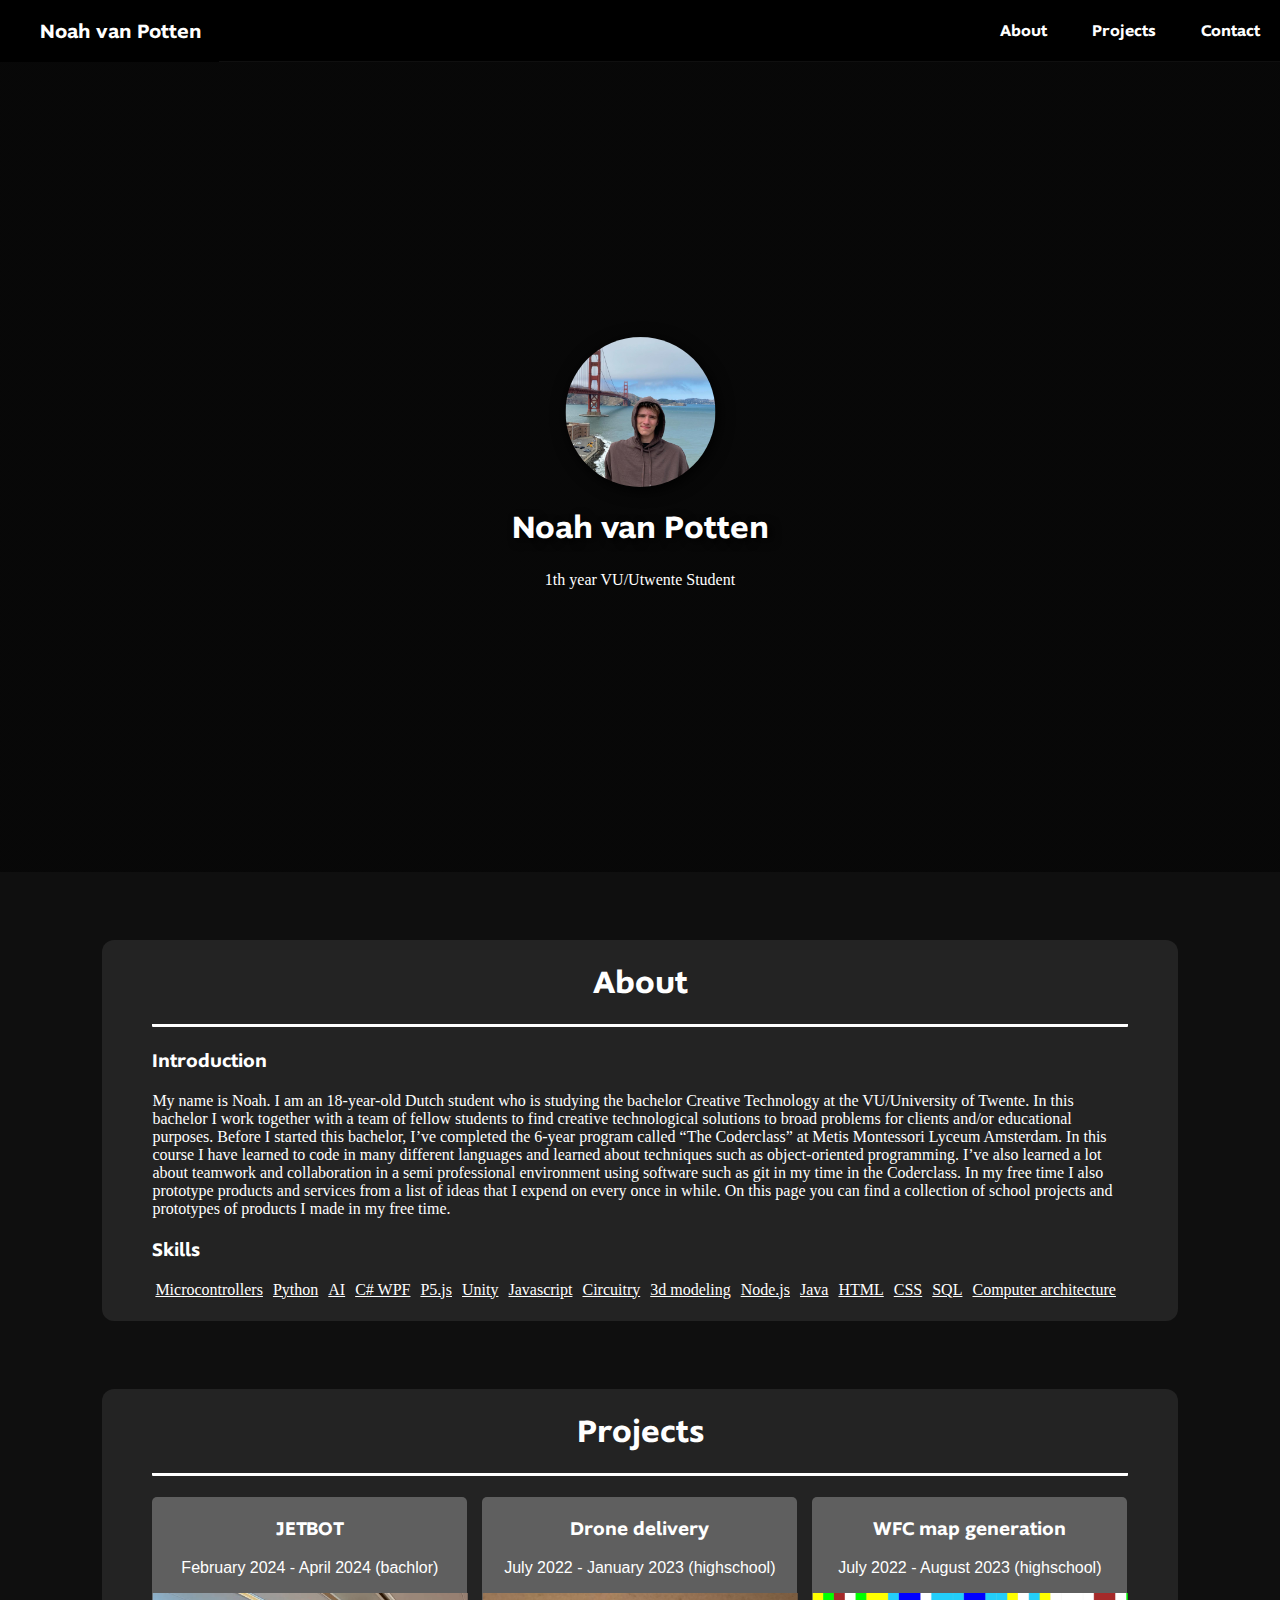
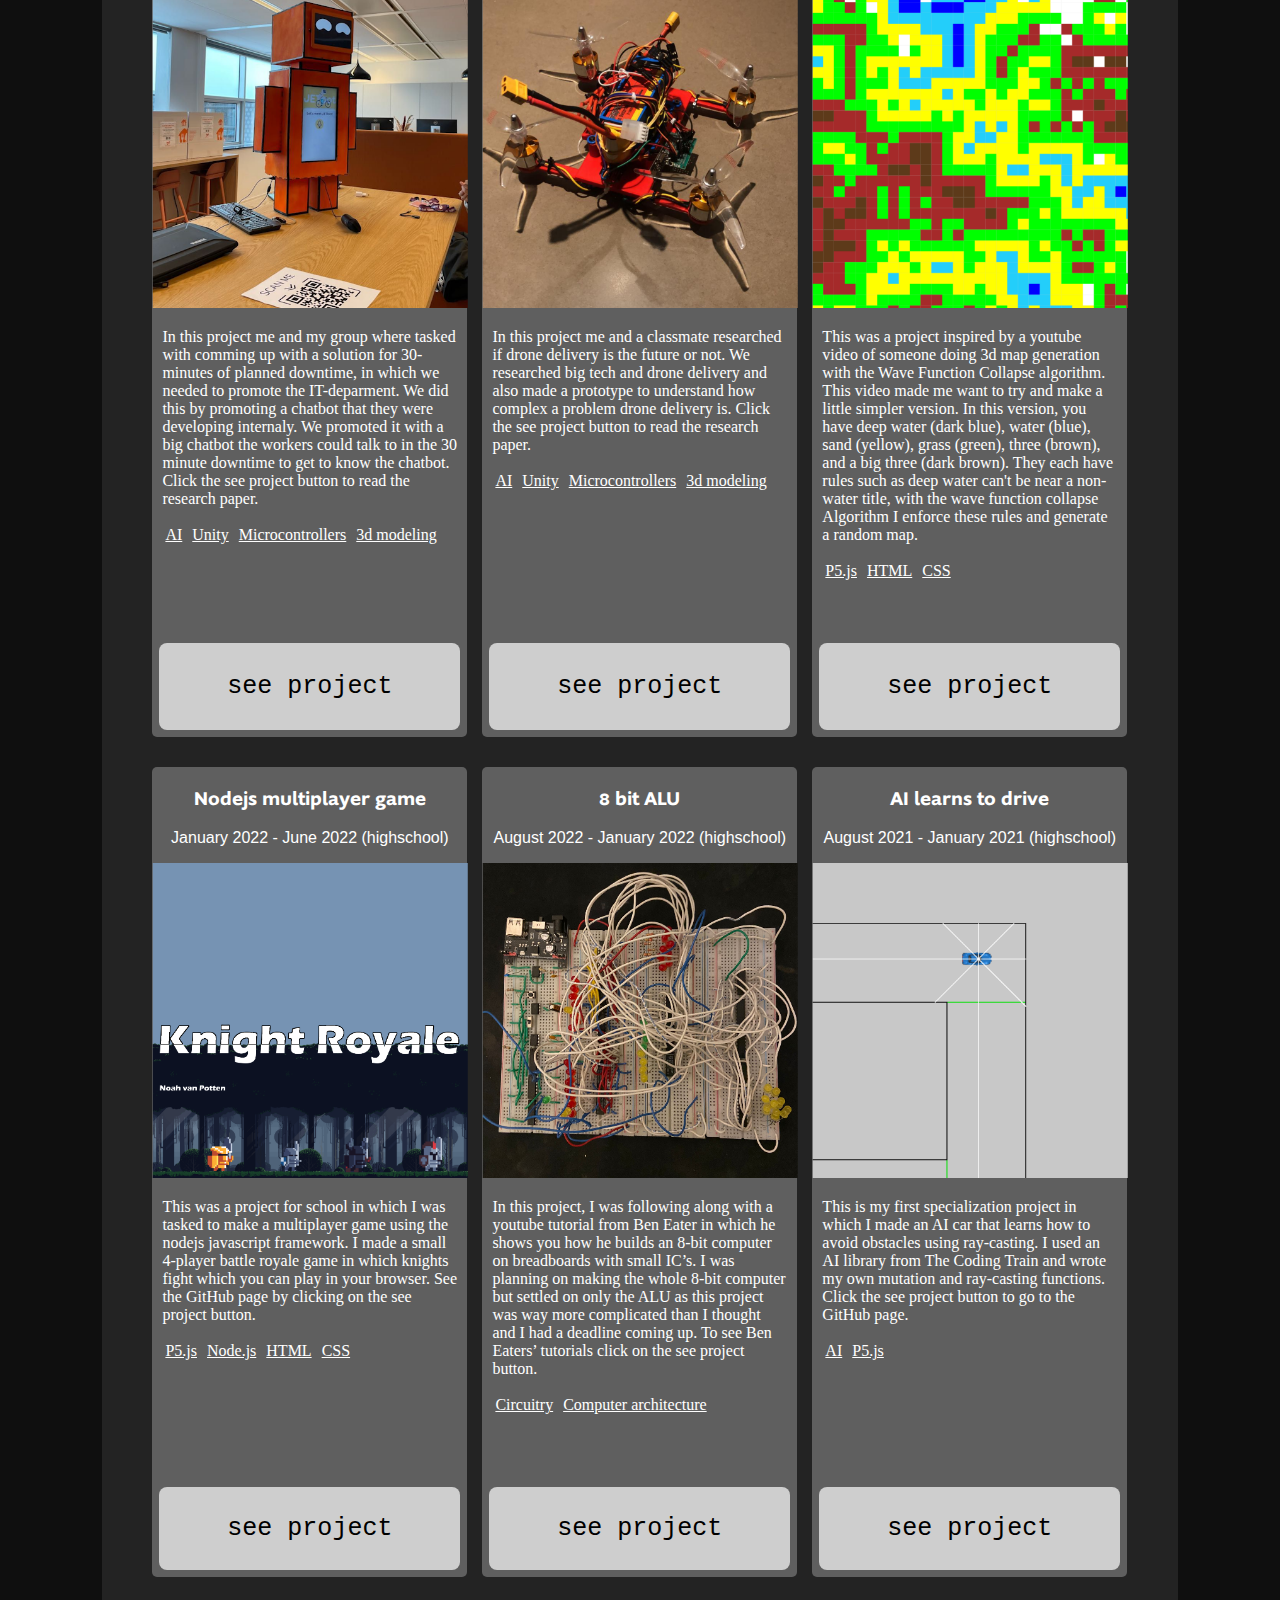
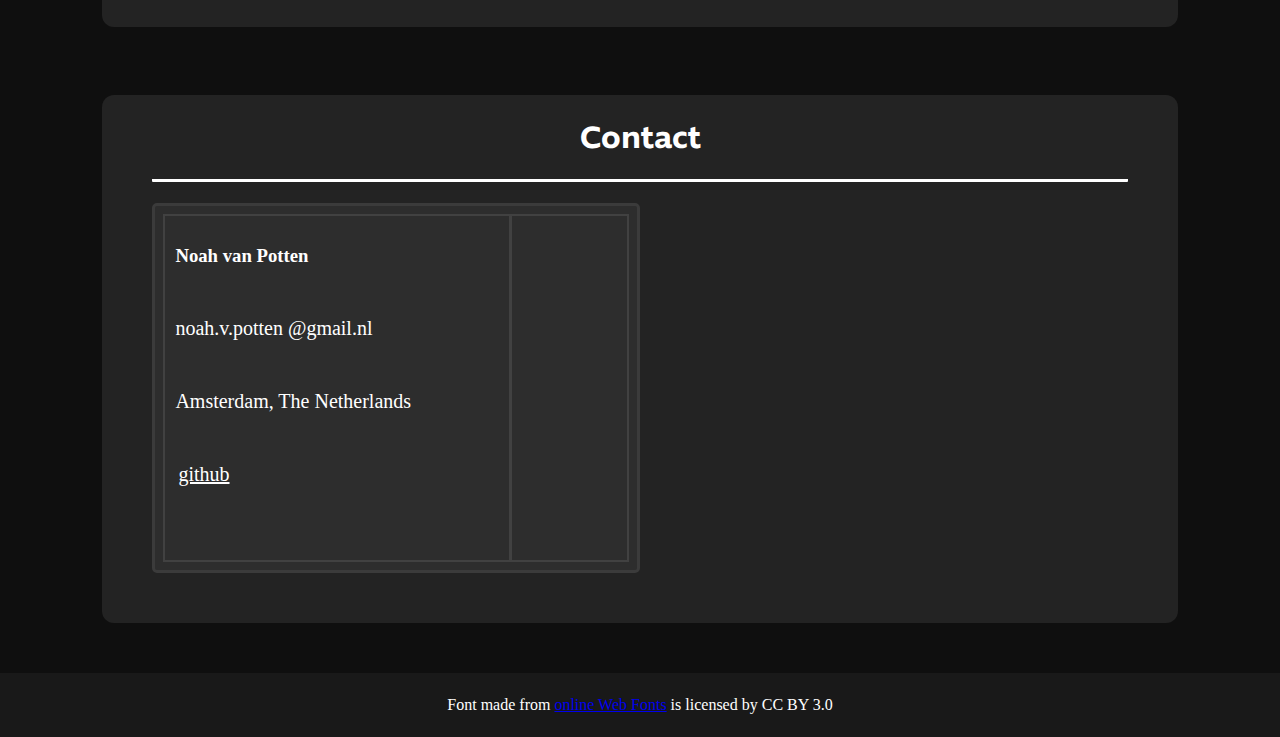
==== index.html @ 33823644 "added new project" ====
<!doctype html>
<html>
    <head>
        <title>Portfolio Noah van Potten</title>
        <link rel="stylesheet" href="index.css">
        <link rel="icon" type="image/x-icon" href="lib/IMG/favicon.ico">
    </head>
    <body>
        <section id="menu-bar">
            <div id="menu-bar-title">
                <div id="menu-bar-title-text">
                    Noah van Potten
                </div>
            </div>
            <ul id="menu-bar-list">
                <li class="menu-bar-list-item">
                    <a href="#contact" class="menu-bar-list-item-text">Contact</a>
                </li>
                <li class="menu-bar-list-item">
                    <a href="#projects" class="menu-bar-list-item-text">Projects</a>
                </li>
                <li class="menu-bar-list-item">
                    <a href="#about" class="menu-bar-list-item-text">About</a>
                </li>
            </ul>
        </section>     
        <section id="banner">
            <div id="banner-text">
                <img src="lib/IMG/profile-picture.jfif" alt="icon" id="banner-icon">
                <h1 id="banner-text-main">Noah van Potten</h1>
                <p id="banner-text-sub">1th year VU/Utwente Student<p>
            </div>
        </section>
        <section class="object" id="about">
            <h1 class="object-header">About</h1>
            <div class="object-text">
                <h3 class="about-subheader">Introduction</h3>
                <p class="about-text">
                    My name is Noah. I am an 18-year-old Dutch student who is studying the bachelor Creative Technology at the VU/University of Twente. In this bachelor I work together with a team of fellow students to find creative technological solutions to broad problems for clients and/or educational purposes. Before I started this bachelor, I’ve completed the 6-year program called “The Coderclass” at Metis Montessori Lyceum Amsterdam. In this course I have learned to code in many different languages and learned about techniques such as object-oriented programming. I’ve also learned a lot about teamwork and collaboration in a semi professional environment using software such as git in my time in the Coderclass. In my free time I also prototype products and services from a list of ideas that I expend on every once in while. On this page you can find a collection of school projects and prototypes of products I made in my free time.
                </p>
                <h3 class="about-subheader">Skills</h3>
                <p class="about-text" id="about-text-skills">
                    <a class="link" href="https://nl.wikipedia.org/wiki/Microcontroller">Microcontrollers</a>
                    <a class="link" href="https://www.python.org/">Python</a>
                    <a class="link" href="https://en.wikipedia.org/wiki/Artificial_intelligence">AI</a>
                    <a class="link" href="https://learn-microsoft-com.translate.goog/en-us/dotnet/desktop/wpf/overview/?view=netdesktop-8.0&_x_tr_sl=en&_x_tr_tl=nl&_x_tr_hl=nl&_x_tr_pto=sc">C# WPF</a>
                    <a class="link" href="https://p5js.org/">P5.js</a>
                    <a class="link" href="https://unity.com/">Unity</a>
                    <a class="link" href="https://www.javascript.com/">Javascript</a>
                    <a class="link" href="https://en.wikipedia.org/wiki/Electronic_circuit">Circuitry</a>
                    <a class="link" href="https://en.wikipedia.org/wiki/3D_modeling">3d modeling</a>
                    <a class="link" href="https://nodejs.org/en">Node.js</a>
                    <a class="link" href="https://www.java.com/en/">Java</a>
                    <a class="link" href="https://en.wikipedia.org/wiki/HTML">HTML</a>
                    <a class="link" href="https://en.wikipedia.org/wiki/CSS">CSS</a>
                    <a class="link" href="https://en.wikipedia.org/wiki/SQL">SQL</a>
                    <a class="link" href="https://en.wikipedia.org/wiki/Computer_architecture">Computer architecture</a>
                </p>
            </div>
        </section>
        <section class="object" id="projects">
            <h1 class="object-header">Projects</h1>
            <div id="projects-container">
                <div class="project-item">
                    <div>
                        <h3 class="project-item-title">JETBOT</h3>
                        <p class="project-item-subtitle">February 2024 - April 2024 (bachlor)</p>
                        <img class="project-item-img" src="lib\IMG\Project6img.png" alt="project1-img">
                        <p class="project-item-text">
                            In this project me and my group where tasked with comming up with a solution for 30-minutes of planned downtime, in which we needed to promote the IT-deparment. We did this by promoting a chatbot that they were developing internaly. We promoted it with a big chatbot the workers could talk to in the 30 minute downtime to get to know the chatbot. Click the see project button to read the research paper.    
                            <br><br>
                            <a class="link" href="https://en.wikipedia.org/wiki/Artificial_intelligence">AI</a>
                            <a class="link" href="https://unity.com/">Unity</a>
                            <a class="link" href="https://nl.wikipedia.org/wiki/Microcontroller">Microcontrollers</a>
                            <a class="link" href="https://en.wikipedia.org/wiki/3D_modeling">3d modeling</a>
                        </p>
                    </div>
                    <button class="project-item-button" type="submit" onclick="window.open('')">see project</button>
                </div>
                <div class="project-item">
                    <div>
                        <h3 class="project-item-title">Drone delivery</h3>
                        <p class="project-item-subtitle">July 2022 - January 2023 (highschool)</p>
                        <img class="project-item-img" src="lib\IMG\Project1img.png" alt="project1-img">
                        <p class="project-item-text">
                            In this project me and a classmate researched if drone delivery is the future or not. We researched big tech and drone delivery and also made a prototype to understand how complex a problem drone delivery is. Click the see project button to read the research paper.    
                            <br><br>
                            <a class="link" href="https://en.wikipedia.org/wiki/Artificial_intelligence">AI</a>
                            <a class="link" href="https://unity.com/">Unity</a>
                            <a class="link" href="https://nl.wikipedia.org/wiki/Microcontroller">Microcontrollers</a>
                            <a class="link" href="https://en.wikipedia.org/wiki/3D_modeling">3d modeling</a>
                        </p>
                    </div>
                    <button class="project-item-button" type="submit" onclick="window.open('lib/docu/DroneDelivery.docx')">see project</button>
                </div>
                <div class="project-item">
                    <div>
                        <h3 class="project-item-title">WFC map generation</h3>
                        <p class="project-item-subtitle">July 2022 - August 2023 (highschool)</p>
                        <img class="project-item-img" src="lib\IMG\Project2img.png" alt="project2-img">
                        <p class="project-item-text">
                            This was a project inspired by a youtube video of someone doing 3d map generation with the Wave Function Collapse algorithm. This video made me want to try and make a little simpler version. In this version, you have deep water (dark blue), water (blue), sand (yellow), grass (green), three (brown), and a big three (dark brown). They each have rules such as deep water can't be near a non-water title, with the wave function collapse Algorithm I enforce these rules and generate a random map.    
                            <br><br>
                            <a class="link" href="https://p5js.org/">P5.js</a>
                            <a class="link" href="https://en.wikipedia.org/wiki/HTML">HTML</a>
                            <a class="link" href="https://en.wikipedia.org/wiki/CSS">CSS</a>
                        </p>
                    </div>
                    <button class="project-item-button" onclick=window.location.href='https://noahvp.github.io/WaveFunctionCollapse-example_eigen-project/'>see project</button>    
                </div>
                <div class="project-item">
                    <div>
                        <h3 class="project-item-title">Nodejs multiplayer game</h3>
                        <p class="project-item-subtitle">January 2022 - June 2022 (highschool)</p>
                        <img class="project-item-img" src="lib\IMG\Project3img.png" alt="project3-img">
                        <p class="project-item-text">
                            This was a project for school in which I was tasked to make a multiplayer game using the nodejs javascript framework. I made a small 4-player battle royale game in which knights fight which you can play in your browser. See the GitHub page by clicking on the see project button.
                            <br><br>
                            <a class="link" href="https://p5js.org/">P5.js</a>
                            <a class="link" href="https://nodejs.org/en">Node.js</a>
                            <a class="link" href="https://en.wikipedia.org/wiki/HTML">HTML</a>
                            <a class="link" href="https://en.wikipedia.org/wiki/CSS">CSS</a>
                        </p>
                    </div>
                    <button class="project-item-button" onclick=window.location.href='https://github.com/NoahVP/NodeJs-game_specialisatie'>see project</button>    
                </div>
                <div class="project-item">
                    <div>
                        <h3 class="project-item-title">8 bit ALU</h3>
                        <p class="project-item-subtitle">August 2022 - January 2022 (highschool)</p>
                        <img class="project-item-img" src="lib\IMG\Project4img.png" alt="project4-img">
                        <p class="project-item-text">
                            In this project, I was following along with a youtube tutorial from Ben Eater in which he shows you how he builds an 8-bit computer on breadboards with small IC’s. I was planning on making the whole 8-bit computer but settled on only the ALU as this project was way more complicated than I thought and I had a deadline coming up. To see Ben Eaters’ tutorials click on the see project button.
                            <br><br>
                            <a class="link" href="https://en.wikipedia.org/wiki/Electronic_circuit">Circuitry</a>
                            <a class="link" href="https://en.wikipedia.org/wiki/Computer_architecture">Computer architecture</a>
                        </p>
                    </div>
                    <button class="project-item-button" onclick=window.location.href='https://eater.net/8bit/'>see project</button>    
                </div>
                <div class="project-item">
                    <div>
                        <h3 class="project-item-title">AI learns to drive</h3>
                        <p class="project-item-subtitle">August 2021 - January 2021 (highschool)</p>
                        <img class="project-item-img" src="lib\IMG\Project5img.png" alt="project5-img">
                        <p class="project-item-text">
                            This is my first specialization project in which I made an AI car that learns how to avoid obstacles using ray-casting. I used an AI library from The Coding Train and wrote my own mutation and ray-casting functions. Click the see project button to go to the GitHub page.
                            <br><br>
                            <a class="link" href="https://en.wikipedia.org/wiki/Artificial_intelligence">AI</a>
                            <a class="link" href="https://p5js.org/">P5.js</a>
                        </p>
                    </div>
                    <button class="project-item-button" onclick=window.location.href='https://github.com/NoahVP/AI-learns-to-drive-_specialisatie-module'>see project</button>    
                </div>
            </div>
        </section>
        <section class="object" id="contact">
            <h1 class="object-header">Contact</h1>
            <div id="contact-content">
                <div id="contact-wrapper">
                    <div id="contact-leftsection">
                        <div id="contact-leftsection-divider"></div>
                        <div id="contact-leftsection-content">
                            <h3>Noah van Potten</h3>
                            <p class="contact-small-text">noah.v.potten @gmail.nl</p>
                            <p class="contact-small-text">Amsterdam, The Netherlands</p>
                            <p class="contact-small-text"><a href="https://github.com/Noah-vp/" class="link">github</a></p>
                        </div>
                    </div>
                        <iframe src="https://www.google.com/maps/embed?pb=!1m14!1m8!1m3!1d9752.08583655721!2d4.8657199!3d52.3337568!3m2!1i1024!2i768!4f13.1!3m3!1m2!1s0x47c60a085c443af1%3A0x2df2d7a997eccd84!2sVrije%20Universiteit%20Amsterdam!5e0!3m2!1snl!2snl!4v1695112431025!5m2!1snl!2snl"  height="370" width="90%" style="border:0;" allowfullscreen="" loading="lazy" referrerpolicy="no-referrer-when-downgrade"></iframe>
                    </div>
                </div>
            </div>
        </section>
        <section id="footer">
            <p id="footertext">
                Font made from <a href="http://www.onlinewebfonts.com">online Web Fonts</a> is licensed by CC BY 3.0
            </p>
        </section>
    </body>
</html>
---- index.css ----
@font-face {
    font-family: "custom";
    src: url("lib/Supra W01 Demibold/@font-face/4b823f73c178517aabc738f7c0b2b6cd.eot");
    src: url("lib/Supra W01 Demibold/@font-face/4b823f73c178517aabc738f7c0b2b6cd.woff") format("woff"),
    url("lib/Supra W01 Demibold/@font-face/4b823f73c178517aabc738f7c0b2b6cd.ttf") format("truetype"),
    url("lib/Supra W01 Demibold/@font-face/4b823f73c178517aabc738f7c0b2b6cd.svg") format("svg");
}
body, html {
    height: 100%;
    scroll-behavior: smooth;
}
body{
    background-color: rgb(15, 15, 15);
    color: white;
    font-family: Calibri;
    margin: 0px;
}
.menu-bar-list-item{
    float: right;
}
.menu-bar-list-item-text:hover{
    color: rgb(255, 85, 0);
}
.menu-bar-list-item-text{
    color: white;
    text-decoration: none;
    display: block;
    padding: 20px;
    padding-left: 25px;
    font-family: custom;
}
#menu-bar-list{
    list-style-type: none;
    margin: 0;
    padding: 0;
    background-color: black;
    overflow: hidden;
}
#menu-bar-title{
    float: left;
    padding: 17px;
    padding-bottom: 45px;
    padding-left: 40px;
    font-size: 20px;
    height: 0px;
    font-family: custom;
    background-color: black;
}
#menu-bar{
    z-index: 1;
    position: fixed;
    width: 100%;
    top: 0px;
}

#banner{
    top: 62px;
    background-image: linear-gradient(rgba(0, 0, 0, 0.5), rgba(0, 0, 0, 0.5)), url("lib/IMG/banner-background.png");
    height: 90%;

    background-position: center;
    background-repeat: no-repeat;
    background-size: cover;
    position: relative;
  
}
#banner-text {
    text-align: center;
    position: absolute;
    top: 50%;
    left: 50%;
    transform: translate(-50%, -50%);
    color: white;
}
#banner-text-sub{
    font-family: Calibri;
}
#banner-text-main{
    font-family: custom;
    text-shadow: 4px 3px 10px black;
}
#banner-icon{
    width: 150px;
    border-radius: 50%;
    transform: translate(-0%, 5%);
    box-shadow: 2px 3px 16px black;
}
.object{
    scroll-margin-top: 60px;
    margin: 8%;
    margin-top: 68px;
    margin-bottom: 0px;
    background-color: rgb(35, 35, 35);
    border-radius: 12px;
}
.object-text{
    padding-left: 50px;
    padding-right: 50px;
}
.object-header{
    font-family: custom;
    text-align: center;
    position: relative;
    padding-top: 20px;
    padding-bottom: 20px;
    /* 50 + (margin left right / 2) */
    border-bottom: 3px solid white;
    border-radius: 1px;
    margin-left: 50px;
    margin-right: 50px;
    margin-top: 0px;
}
#projects-container{
    display: grid;
    grid-template-columns: 32.3% 32.3% 32.3%;
    grid-template-rows: 840px 810px;
    gap: 30px 15px;
    padding: 50px;
    padding-top: 0px;
}
.project-item{
    background-color: rgb(95, 95, 95);
    border-radius: 5px;
}
#about{
    margin-top: 130px;
}
.about-subheader{
    font-family: custom;
}
.contact-subheader{
    font-family: custom;
    text-align: center;
    position: relative;
    left: 52%;
    transform: translate(-55%, 0%);
}
.about-text{
    font-size: 21;
}
#about-text-skills{
    padding-bottom: 22px;
}
.project-item{
    display: grid;
    grid-template-rows: auto 12%;
}
.project-item-title{
    text-align: center;
    font-family: custom;
}
.project-item-subtitle{
    font-size: 21; 
    font-family:'Gill Sans', 'Gill Sans MT', Calibri, 'Trebuchet MS', sans-serif;
    text-align: center;
    position: relative;
    left: 55%;
    transform: translate(-55%, 0%); 
}
.project-item-img{
    position: relative;
    left: 55%;
    transform: translate(-55%, 0%); 
    max-width: 100%;
    max-height: 450px;
}
.project-item-text{
    margin-left: 10px;
    margin-right: 10px;
}
.project-item-button{
    font-family: monospace;
    background-color: rgb(206, 206, 206);
    color: black;
    border: none;
    font-size: 25px;
    border-radius: 8px;
    transition: .3s;
    margin: 7px;
}
.project-item-button:hover{
    background-color: rgb(180, 180, 180);
    box-shadow: 0 0 0 2px #2c2c2c0b;
    cursor: pointer;
}
.link{
    text-decoration: none;
    text-decoration: underline;
    padding: 3px;
    color: white;
}
#contact-wrapper{
    display: grid;
    grid-template-columns: 50% 50%;
    grid-template-rows: 370px;
    gap: 30px 15px;
    padding: 50px;
    padding-top: 0px;
}
#contact-leftsection{
    background-color: rgb(45, 45, 45);
    border: 3px solid rgb(59, 59, 59);
    border-radius: 5px;
    outline: 2px solid rgb(65, 65, 65);
    outline-offset: -13px;
}
#contact-leftsection-content{
    padding: 20px;
}
#contact-leftsection-divider{
    position: absolute;
    right: 60%;
    margin-top: 10px;
    border-right: 3px solid rgb(65, 65, 65);
    height: 345px;
}
.contact-small-text{
    font-size: 20px;
    margin-top: 50px;
    margin-right: 25%;
}
#footer{
    margin-top: 50px;
    padding: 7px;
    background-color: rgb(25, 25, 25);
    text-align: center;
}

@media only screen and (min-width: 1800px) {
    #projects-container{
        display: grid;
        grid-template-columns: 24.5% 24.5% 24.5% 24.5%;
        grid-template-rows: 850px 850px;
        gap: 2% 1%;
        padding: 50px;
        padding-top: 0px;
    }
}
@media only screen and (max-width: 1250px) {
    /* small size 2 grid container */
    #projects-container{
        display: grid;
        grid-template-columns: 50% 50%;
        grid-template-rows: 850px 810px 780px;
        gap: 30px 15px;
        padding: 50px;
        padding-top: 0px;
    }
}
@media only screen and (max-width: 700px) {
    /* mobile css */
    #projects-container{
        display: grid;
        grid-template-columns: 100%;
        grid-template-rows: 100%;
        gap: 30px 15px;
        padding: 50px;
        padding-top: 0px;
    }
    /* make the contact text fit again */
    body{
        background-color: blue;
    }
    .menu-bar-list{
        display: block;
    }
    #menu-bar-title{
        float: none;
    }
}
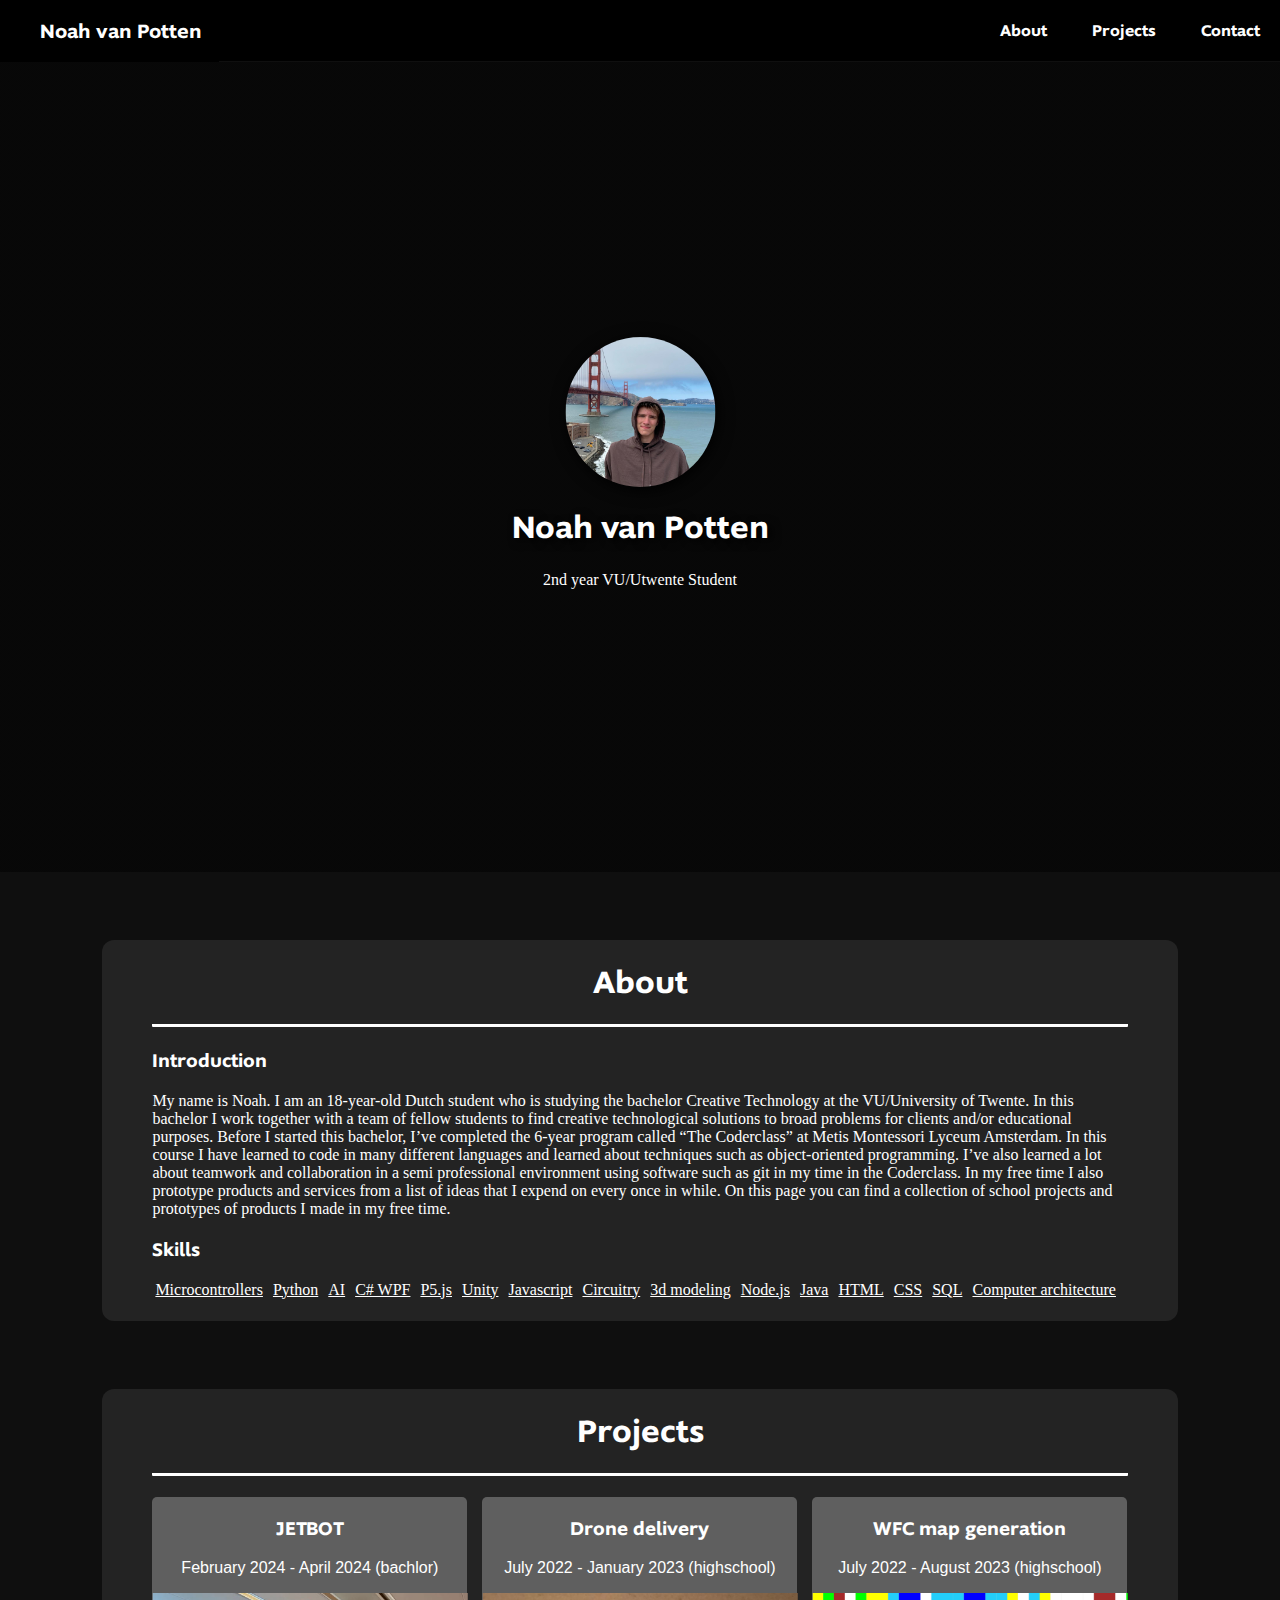
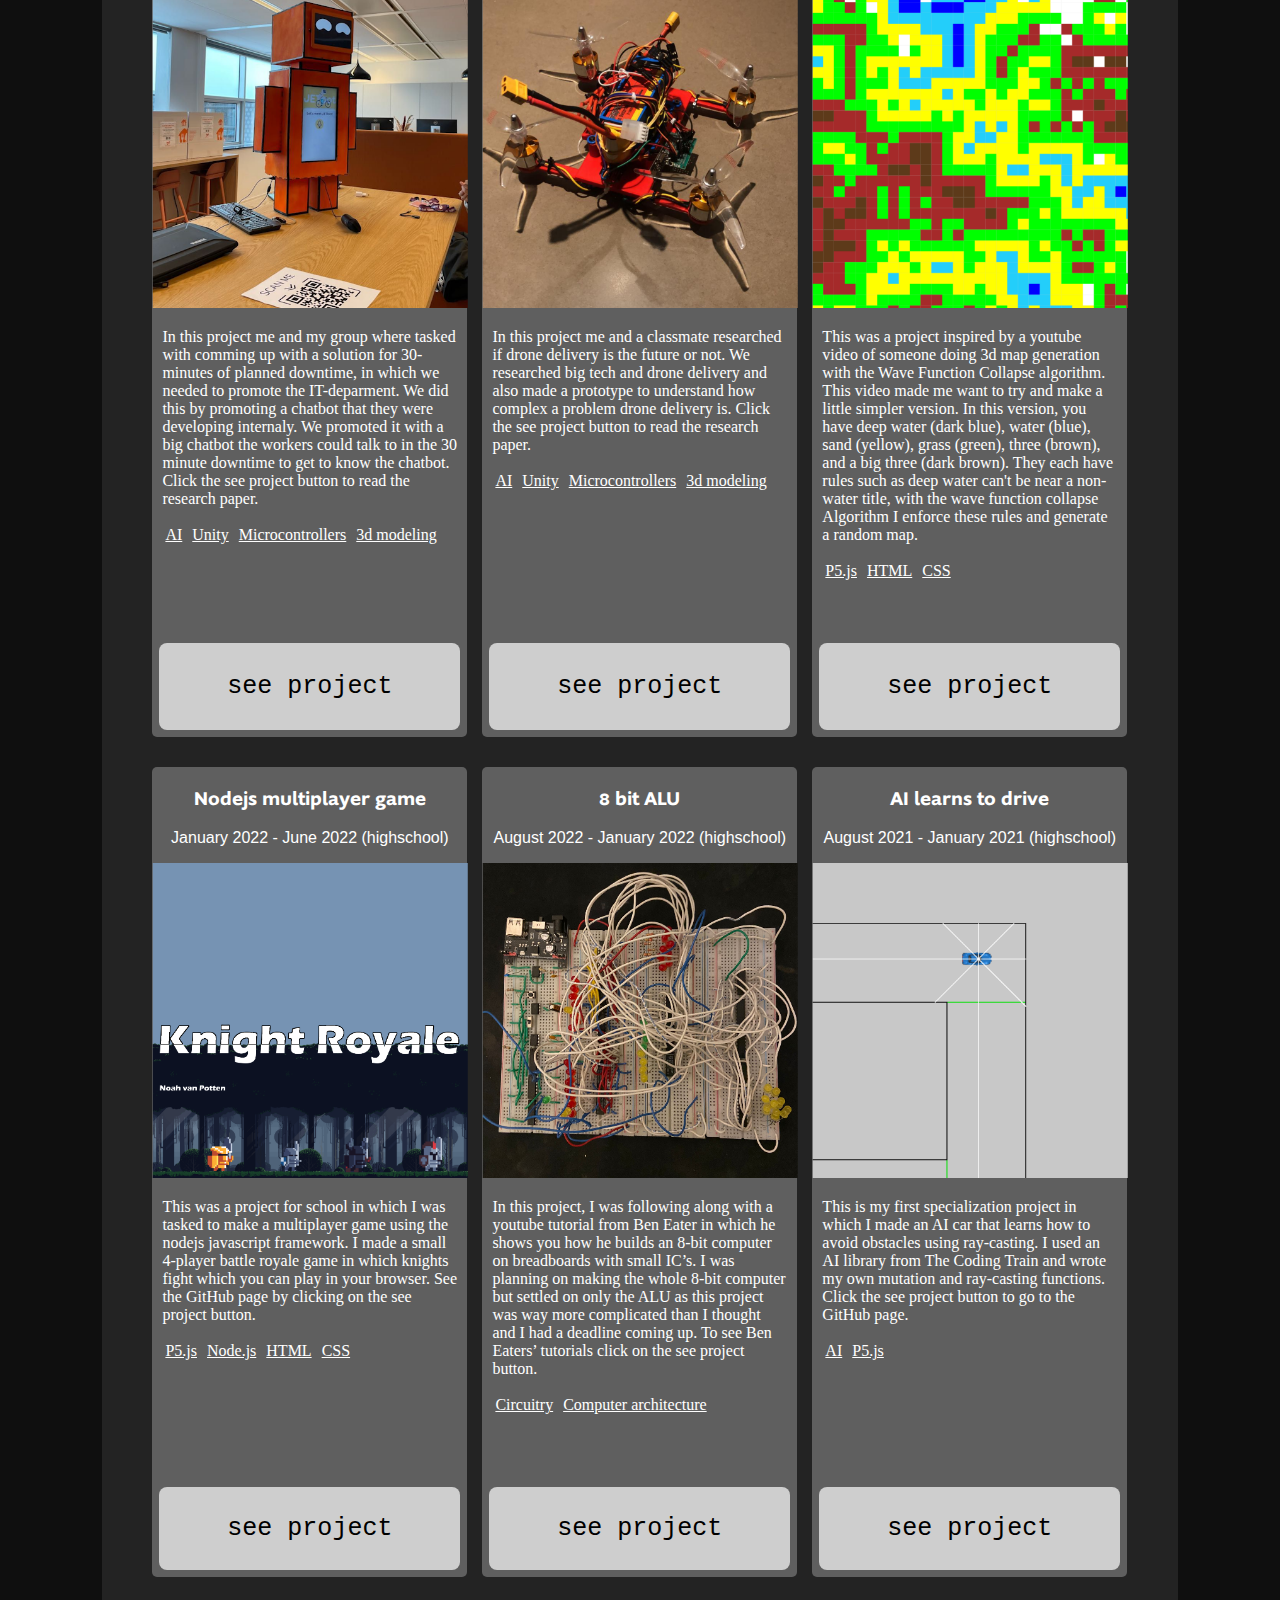
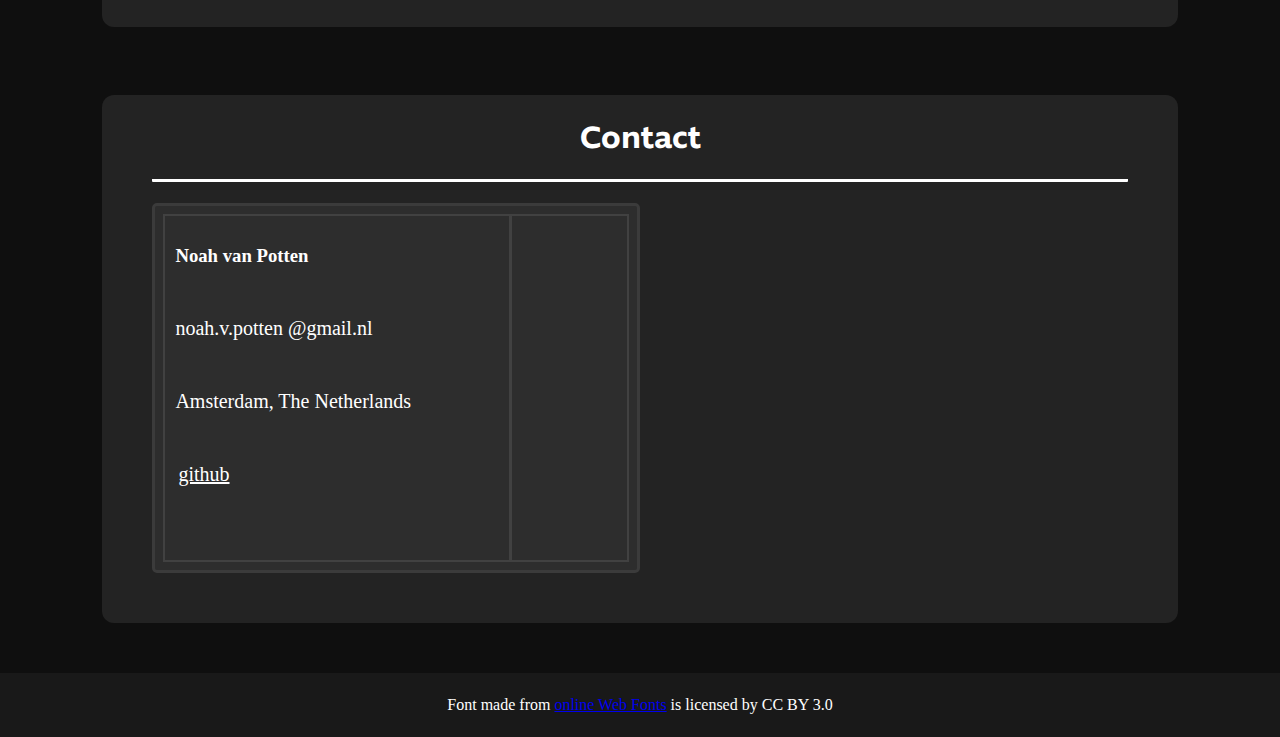
==== commit 6707eef2: "Update index.html" ====
--- a/index.html
+++ b/index.html
@@ -28,7 +28,7 @@
             <div id="banner-text">
                 <img src="lib/IMG/profile-picture.jfif" alt="icon" id="banner-icon">
                 <h1 id="banner-text-main">Noah van Potten</h1>
-                <p id="banner-text-sub">1th year VU/Utwente Student<p>
+                <p id="banner-text-sub">2nd year VU/Utwente Student<p>
             </div>
         </section>
         <section class="object" id="about">
@@ -75,7 +75,7 @@
                             <a class="link" href="https://en.wikipedia.org/wiki/3D_modeling">3d modeling</a>
                         </p>
                     </div>
-                    <button class="project-item-button" type="submit" onclick="window.open('')">see project</button>
+                    <button class="project-item-button" type="submit" onclick="window.open('lib/docu/Project_Report_The_Wait_Module3_CreaTe.docx')">see project</button>
                 </div>
                 <div class="project-item">
                     <div>
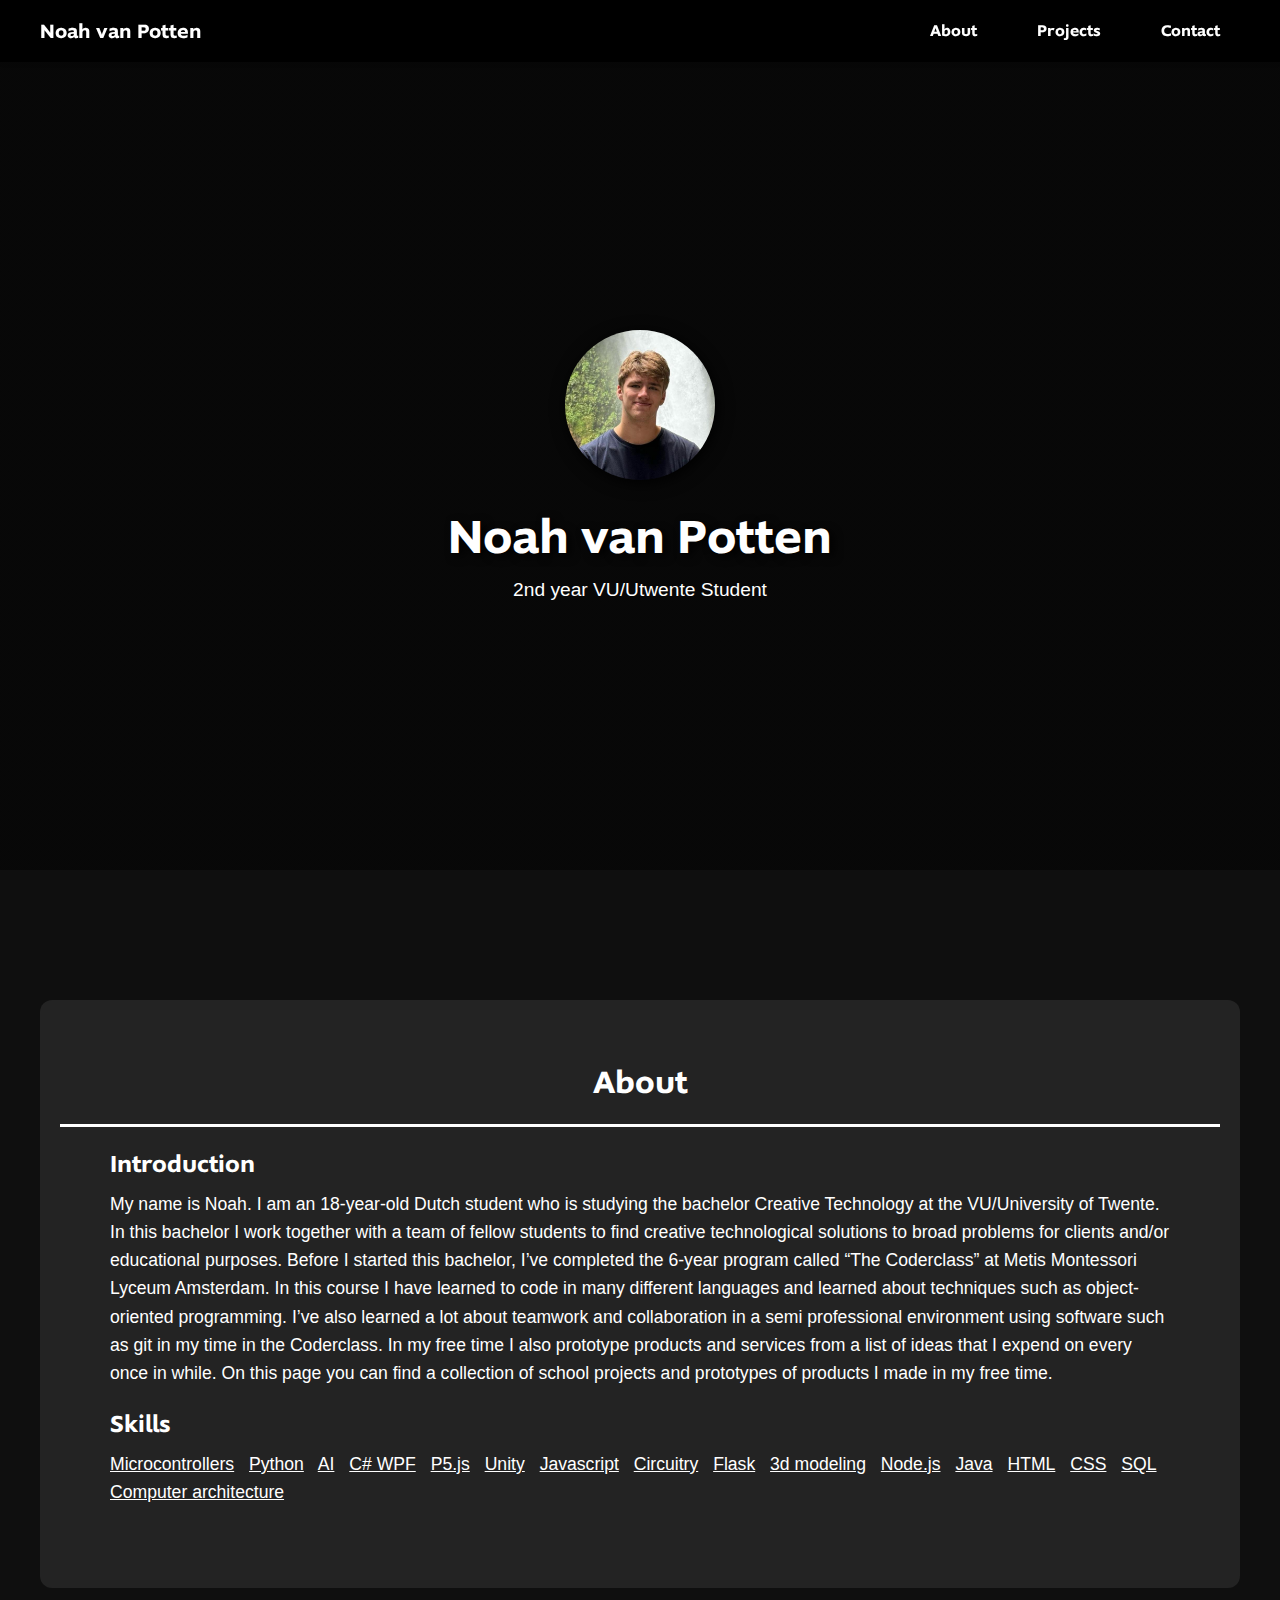
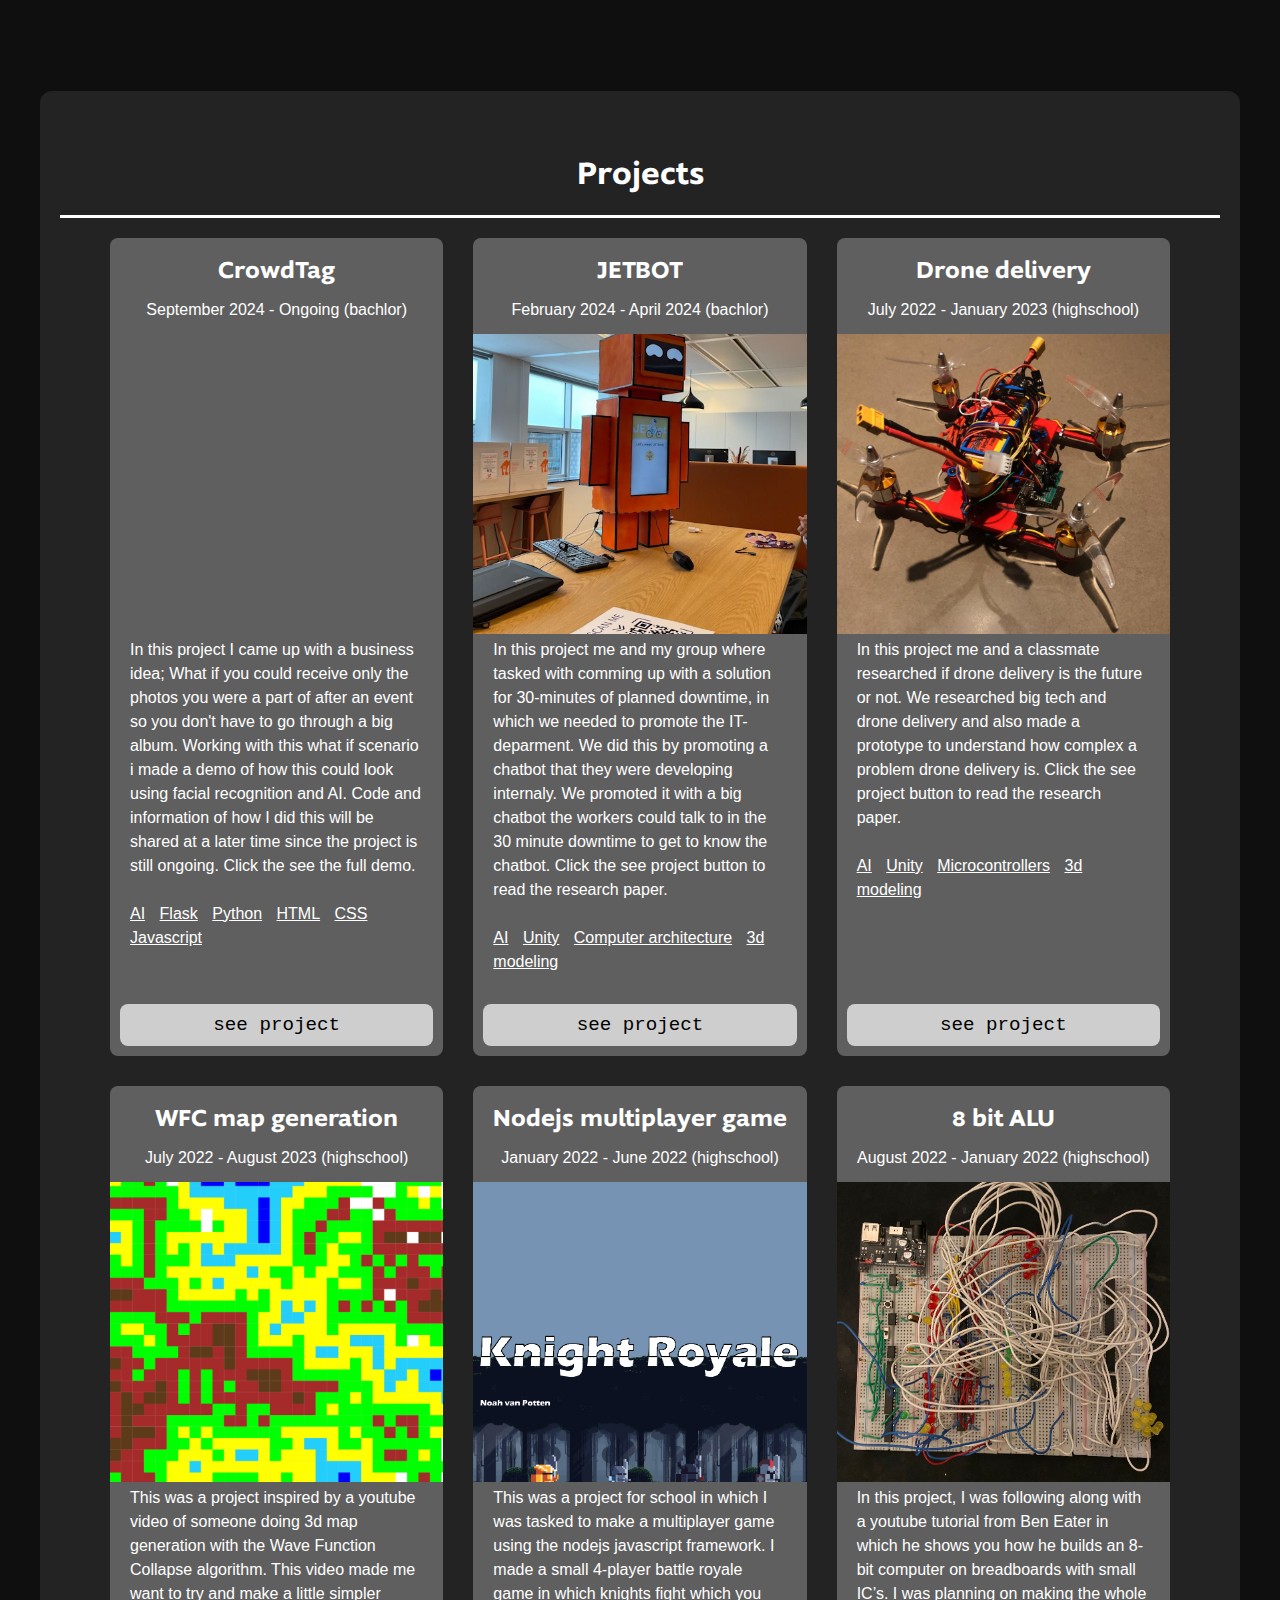
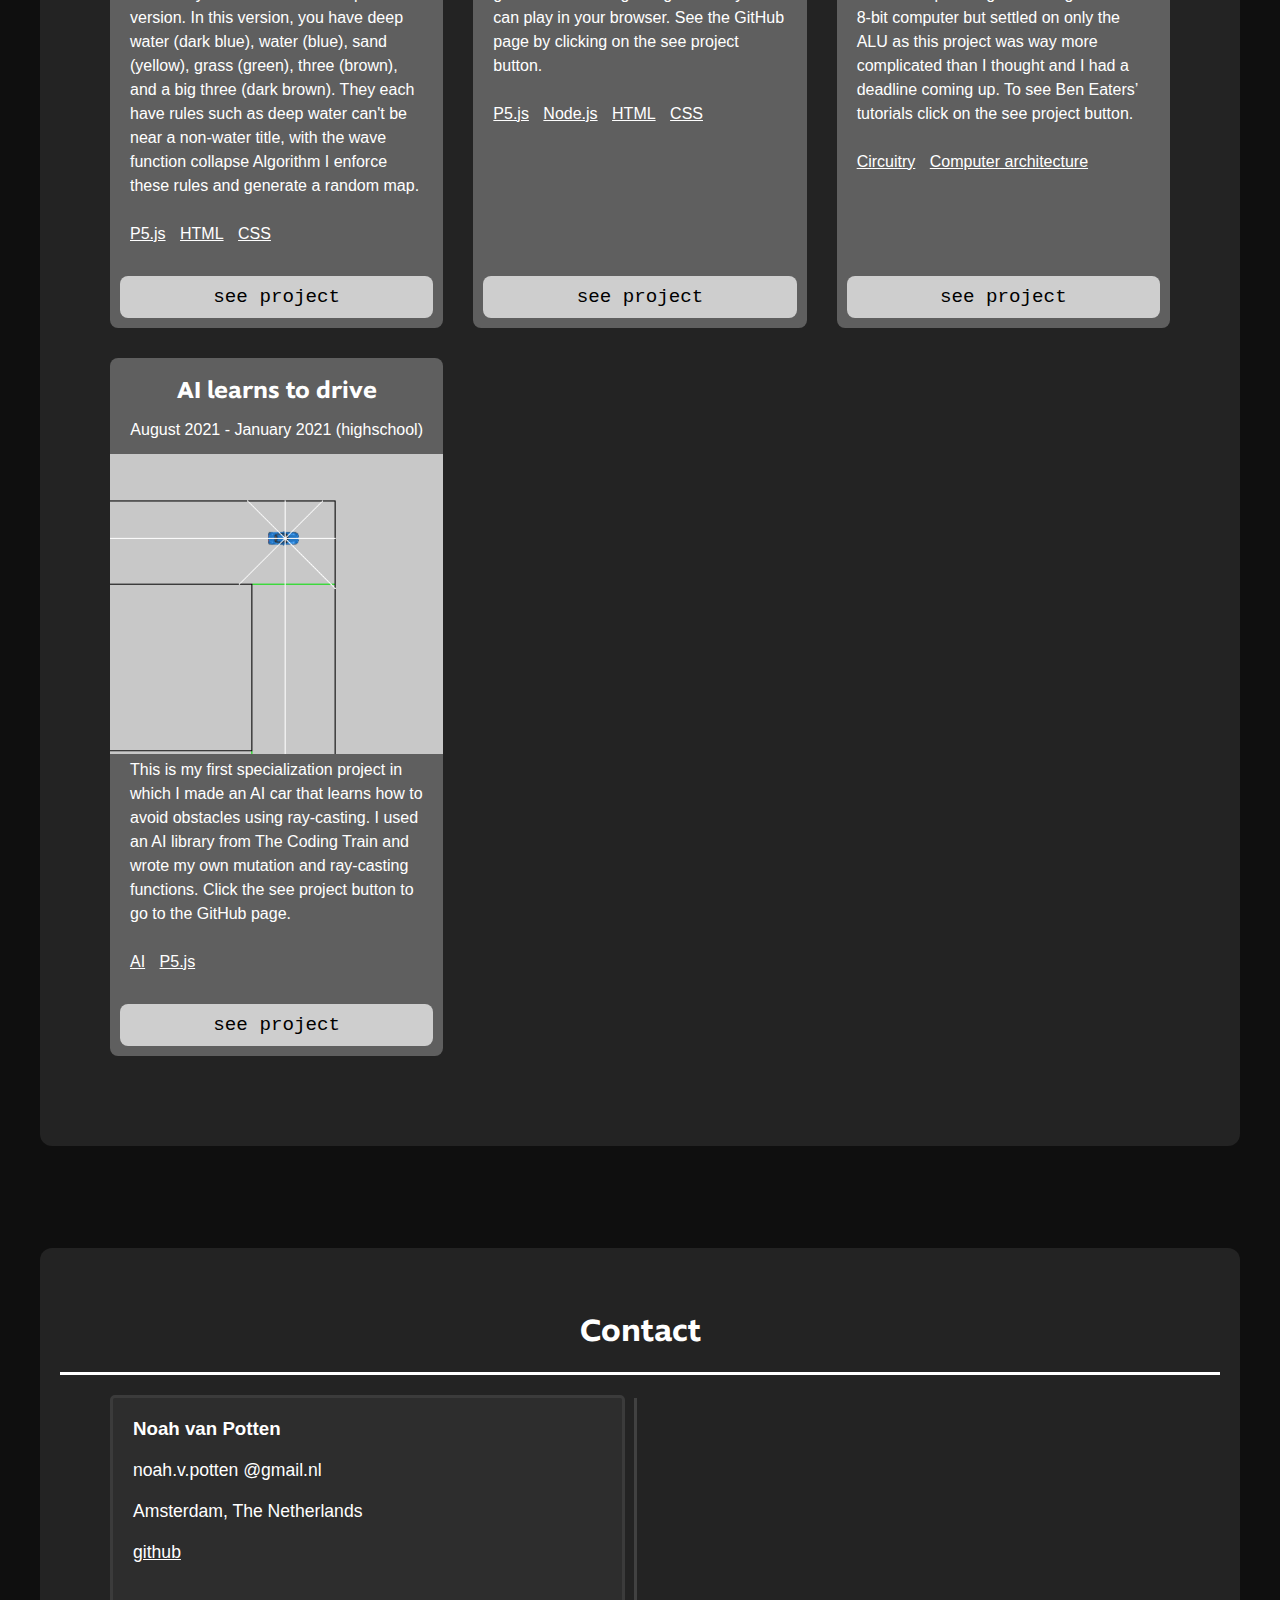
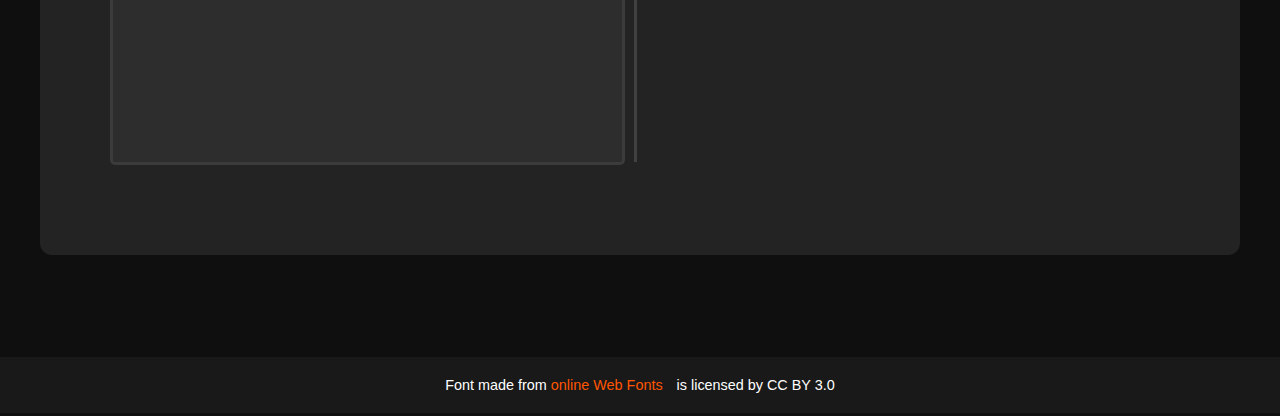
==== commit fc467542: "new project updated css and new profile picture" ====
--- a/index.html
+++ b/index.html
@@ -1,46 +1,44 @@
 <!doctype html>
 <html>
-    <head>
-        <title>Portfolio Noah van Potten</title>
-        <link rel="stylesheet" href="index.css">
-        <link rel="icon" type="image/x-icon" href="lib/IMG/favicon.ico">
-    </head>
-    <body>
-        <section id="menu-bar">
-            <div id="menu-bar-title">
-                <div id="menu-bar-title-text">
-                    Noah van Potten
-                </div>
-            </div>
-            <ul id="menu-bar-list">
-                <li class="menu-bar-list-item">
-                    <a href="#contact" class="menu-bar-list-item-text">Contact</a>
-                </li>
-                <li class="menu-bar-list-item">
-                    <a href="#projects" class="menu-bar-list-item-text">Projects</a>
-                </li>
-                <li class="menu-bar-list-item">
-                    <a href="#about" class="menu-bar-list-item-text">About</a>
-                </li>
-            </ul>
-        </section>     
-        <section id="banner">
-            <div id="banner-text">
-                <img src="lib/IMG/profile-picture.jfif" alt="icon" id="banner-icon">
-                <h1 id="banner-text-main">Noah van Potten</h1>
-                <p id="banner-text-sub">2nd year VU/Utwente Student<p>
-            </div>
-        </section>
-        <section class="object" id="about">
-            <h1 class="object-header">About</h1>
-            <div class="object-text">
-                <h3 class="about-subheader">Introduction</h3>
-                <p class="about-text">
-                    My name is Noah. I am an 18-year-old Dutch student who is studying the bachelor Creative Technology at the VU/University of Twente. In this bachelor I work together with a team of fellow students to find creative technological solutions to broad problems for clients and/or educational purposes. Before I started this bachelor, I’ve completed the 6-year program called “The Coderclass” at Metis Montessori Lyceum Amsterdam. In this course I have learned to code in many different languages and learned about techniques such as object-oriented programming. I’ve also learned a lot about teamwork and collaboration in a semi professional environment using software such as git in my time in the Coderclass. In my free time I also prototype products and services from a list of ideas that I expend on every once in while. On this page you can find a collection of school projects and prototypes of products I made in my free time.
-                </p>
-                <h3 class="about-subheader">Skills</h3>
-                <p class="about-text" id="about-text-skills">
-                    <a class="link" href="https://nl.wikipedia.org/wiki/Microcontroller">Microcontrollers</a>
+<head>
+    <title>Portfolio Noah van Potten</title>
+    <link rel="stylesheet" href="index.css">
+    <link rel="icon" type="image/x-icon" href="lib/IMG/favicon.ico">
+</head>
+<body>
+    <section id="menu-bar">
+        <div id="menu-bar-title">
+            Noah van Potten
+        </div>
+        <ul id="menu-bar-list">
+            <li class="menu-bar-list-item">
+                <a href="#about" class="menu-bar-list-item-text">About</a>
+            </li>
+            <li class="menu-bar-list-item">
+                <a href="#projects" class="menu-bar-list-item-text">Projects</a>
+            </li>
+            <li class="menu-bar-list-item">
+                <a href="#contact" class="menu-bar-list-item-text">Contact</a>
+            </li>
+        </ul>
+    </section>     
+    <section id="banner">
+        <div id="banner-text">
+            <img src="lib/IMG/profile-picture.jfif" alt="icon" id="banner-icon">
+            <h1 id="banner-text-main">Noah van Potten</h1>
+            <p id="banner-text-sub">2nd year VU/Utwente Student</p>
+        </div>
+    </section>
+    <section class="object" id="about">
+        <h1 class="object-header">About</h1>
+        <div class="object-text">
+            <h3 class="about-subheader">Introduction</h3>
+            <p class="about-text">
+                My name is Noah. I am an 18-year-old Dutch student who is studying the bachelor Creative Technology at the VU/University of Twente. In this bachelor I work together with a team of fellow students to find creative technological solutions to broad problems for clients and/or educational purposes. Before I started this bachelor, I’ve completed the 6-year program called “The Coderclass” at Metis Montessori Lyceum Amsterdam. In this course I have learned to code in many different languages and learned about techniques such as object-oriented programming. I’ve also learned a lot about teamwork and collaboration in a semi professional environment using software such as git in my time in the Coderclass. In my free time I also prototype products and services from a list of ideas that I expend on every once in while. On this page you can find a collection of school projects and prototypes of products I made in my free time.
+            </p>
+            <h3 class="about-subheader">Skills</h3>
+            <p class="about-text" id="about-text-skills">
+                <a class="link" href="https://nl.wikipedia.org/wiki/Microcontroller">Microcontrollers</a>
                     <a class="link" href="https://www.python.org/">Python</a>
                     <a class="link" href="https://en.wikipedia.org/wiki/Artificial_intelligence">AI</a>
                     <a class="link" href="https://learn-microsoft-com.translate.goog/en-us/dotnet/desktop/wpf/overview/?view=netdesktop-8.0&_x_tr_sl=en&_x_tr_tl=nl&_x_tr_hl=nl&_x_tr_pto=sc">C# WPF</a>
@@ -48,6 +46,7 @@
                     <a class="link" href="https://unity.com/">Unity</a>
                     <a class="link" href="https://www.javascript.com/">Javascript</a>
                     <a class="link" href="https://en.wikipedia.org/wiki/Electronic_circuit">Circuitry</a>
+                    <a class="link" href="https://flask.palletsprojects.com/en/stable/">Flask</a>
                     <a class="link" href="https://en.wikipedia.org/wiki/3D_modeling">3d modeling</a>
                     <a class="link" href="https://nodejs.org/en">Node.js</a>
                     <a class="link" href="https://www.java.com/en/">Java</a>
@@ -55,127 +54,145 @@
                     <a class="link" href="https://en.wikipedia.org/wiki/CSS">CSS</a>
                     <a class="link" href="https://en.wikipedia.org/wiki/SQL">SQL</a>
                     <a class="link" href="https://en.wikipedia.org/wiki/Computer_architecture">Computer architecture</a>
-                </p>
+            </p>
+        </div>
+    </section>
+    <section class="object" id="projects">
+        <h1 class="object-header">Projects</h1>
+        <div id="projects-container">
+            <div class="project-item">
+                <div>
+                    <h3 class="project-item-title">CrowdTag</h3>
+                    <p class="project-item-subtitle">September 2024 - Ongoing (bachlor)</p>
+                    <video autoplay loop muted class="project-item-video" src="lib\IMG\Project7img.mp4" alt="project7-img"></video>
+                    <p class="project-item-text">
+                        In this project I came up with a business idea; What if you could receive only the photos you were a part of after an event so you don't have to go through a big album. Working with this what if scenario i made a demo of how this could look using facial recognition and AI. Code and information of how I did this will be shared at a later time since the project is still ongoing. Click the see the full demo.    
+                        <br><br>
+                        <a class="link" href="https://en.wikipedia.org/wiki/Artificial_intelligence">AI</a>
+                        <a class="link" href="https://flask.palletsprojects.com/en/stable/">Flask</a>
+                        <a class="link" href="https://www.python.org/">Python</a>
+                        <a class="link" href="https://en.wikipedia.org/wiki/HTML">HTML</a>
+                        <a class="link" href="https://en.wikipedia.org/wiki/CSS">CSS</a>
+                        <a class="link" href="https://www.javascript.com/">Javascript</a>
+                    </p>
+                </div>
+                <button class="project-item-button" type="submit" onclick=window.location.href='https://www.youtube.com/watch?v=ZTOqpvgk-j8'>see project</button>
             </div>
-        </section>
-        <section class="object" id="projects">
-            <h1 class="object-header">Projects</h1>
-            <div id="projects-container">
-                <div class="project-item">
-                    <div>
-                        <h3 class="project-item-title">JETBOT</h3>
-                        <p class="project-item-subtitle">February 2024 - April 2024 (bachlor)</p>
-                        <img class="project-item-img" src="lib\IMG\Project6img.png" alt="project1-img">
-                        <p class="project-item-text">
-                            In this project me and my group where tasked with comming up with a solution for 30-minutes of planned downtime, in which we needed to promote the IT-deparment. We did this by promoting a chatbot that they were developing internaly. We promoted it with a big chatbot the workers could talk to in the 30 minute downtime to get to know the chatbot. Click the see project button to read the research paper.    
-                            <br><br>
-                            <a class="link" href="https://en.wikipedia.org/wiki/Artificial_intelligence">AI</a>
-                            <a class="link" href="https://unity.com/">Unity</a>
-                            <a class="link" href="https://nl.wikipedia.org/wiki/Microcontroller">Microcontrollers</a>
-                            <a class="link" href="https://en.wikipedia.org/wiki/3D_modeling">3d modeling</a>
-                        </p>
+            <div class="project-item">
+                <div>
+                    <h3 class="project-item-title">JETBOT</h3>
+                    <p class="project-item-subtitle">February 2024 - April 2024 (bachlor)</p>
+                    <img class="project-item-img" src="lib\IMG\Project6img.png" alt="project1-img">
+                    <p class="project-item-text">
+                        In this project me and my group where tasked with comming up with a solution for 30-minutes of planned downtime, in which we needed to promote the IT-deparment. We did this by promoting a chatbot that they were developing internaly. We promoted it with a big chatbot the workers could talk to in the 30 minute downtime to get to know the chatbot. Click the see project button to read the research paper.    
+                        <br><br>
+                        <a class="link" href="https://en.wikipedia.org/wiki/Artificial_intelligence">AI</a>
+                        <a class="link" href="https://unity.com/">Unity</a>
+                        <a class="link" href="https://en.wikipedia.org/wiki/Computer_architecture">Computer architecture</a>
+                        <a class="link" href="https://en.wikipedia.org/wiki/3D_modeling">3d modeling</a>
+                    </p>
+                </div>
+                <button class="project-item-button" type="submit" onclick="window.open('lib/docu/Project_Report_The_Wait_Module3_CreaTe.docx')">see project</button>
+            </div>
+            <div class="project-item">
+                <div>
+                    <h3 class="project-item-title">Drone delivery</h3>
+                    <p class="project-item-subtitle">July 2022 - January 2023 (highschool)</p>
+                    <img class="project-item-img" src="lib\IMG\Project1img.png" alt="project1-img">
+                    <p class="project-item-text">
+                        In this project me and a classmate researched if drone delivery is the future or not. We researched big tech and drone delivery and also made a prototype to understand how complex a problem drone delivery is. Click the see project button to read the research paper.    
+                        <br><br>
+                        <a class="link" href="https://en.wikipedia.org/wiki/Artificial_intelligence">AI</a>
+                        <a class="link" href="https://unity.com/">Unity</a>
+                        <a class="link" href="https://nl.wikipedia.org/wiki/Microcontroller">Microcontrollers</a>
+                        <a class="link" href="https://en.wikipedia.org/wiki/3D_modeling">3d modeling</a>
+                    </p>
+                </div>
+                <button class="project-item-button" type="submit" onclick="window.open('lib/docu/DroneDelivery.docx')">see project</button>
+            </div>
+            <div class="project-item">
+                <div>
+                    <h3 class="project-item-title">WFC map generation</h3>
+                    <p class="project-item-subtitle">July 2022 - August 2023 (highschool)</p>
+                    <img class="project-item-img" src="lib\IMG\Project2img.png" alt="project2-img">
+                    <p class="project-item-text">
+                        This was a project inspired by a youtube video of someone doing 3d map generation with the Wave Function Collapse algorithm. This video made me want to try and make a little simpler version. In this version, you have deep water (dark blue), water (blue), sand (yellow), grass (green), three (brown), and a big three (dark brown). They each have rules such as deep water can't be near a non-water title, with the wave function collapse Algorithm I enforce these rules and generate a random map.    
+                        <br><br>
+                        <a class="link" href="https://p5js.org/">P5.js</a>
+                        <a class="link" href="https://en.wikipedia.org/wiki/HTML">HTML</a>
+                        <a class="link" href="https://en.wikipedia.org/wiki/CSS">CSS</a>
+                    </p>
+                </div>
+                <button class="project-item-button" onclick=window.location.href='https://github.com/Noah-vp/WaveFunctionCollapse-example_FreeTime-project'>see project</button>    
+            </div>
+            <div class="project-item">
+                <div>
+                    <h3 class="project-item-title">Nodejs multiplayer game</h3>
+                    <p class="project-item-subtitle">January 2022 - June 2022 (highschool)</p>
+                    <img class="project-item-img" src="lib\IMG\Project3img.png" alt="project3-img">
+                    <p class="project-item-text">
+                        This was a project for school in which I was tasked to make a multiplayer game using the nodejs javascript framework. I made a small 4-player battle royale game in which knights fight which you can play in your browser. See the GitHub page by clicking on the see project button.
+                        <br><br>
+                        <a class="link" href="https://p5js.org/">P5.js</a>
+                        <a class="link" href="https://nodejs.org/en">Node.js</a>
+                        <a class="link" href="https://en.wikipedia.org/wiki/HTML">HTML</a>
+                        <a class="link" href="https://en.wikipedia.org/wiki/CSS">CSS</a>
+                    </p>
+                </div>
+                <button class="project-item-button" onclick=window.location.href='https://github.com/NoahVP/NodeJs-game_specialisatie'>see project</button>    
+            </div>
+            <div class="project-item">
+                <div>
+                    <h3 class="project-item-title">8 bit ALU</h3>
+                    <p class="project-item-subtitle">August 2022 - January 2022 (highschool)</p>
+                    <img class="project-item-img" src="lib\IMG\Project4img.png" alt="project4-img">
+                    <p class="project-item-text">
+                        In this project, I was following along with a youtube tutorial from Ben Eater in which he shows you how he builds an 8-bit computer on breadboards with small IC’s. I was planning on making the whole 8-bit computer but settled on only the ALU as this project was way more complicated than I thought and I had a deadline coming up. To see Ben Eaters’ tutorials click on the see project button.
+                        <br><br>
+                        <a class="link" href="https://en.wikipedia.org/wiki/Electronic_circuit">Circuitry</a>
+                        <a class="link" href="https://en.wikipedia.org/wiki/Computer_architecture">Computer architecture</a>
+                    </p>
+                </div>
+                <button class="project-item-button" onclick=window.location.href='https://eater.net/8bit/'>see project</button>    
+            </div>
+            <div class="project-item">
+                <div>
+                    <h3 class="project-item-title">AI learns to drive</h3>
+                    <p class="project-item-subtitle">August 2021 - January 2021 (highschool)</p>
+                    <img class="project-item-img" src="lib\IMG\Project5img.png" alt="project5-img">
+                    <p class="project-item-text">
+                        This is my first specialization project in which I made an AI car that learns how to avoid obstacles using ray-casting. I used an AI library from The Coding Train and wrote my own mutation and ray-casting functions. Click the see project button to go to the GitHub page.
+                        <br><br>
+                        <a class="link" href="https://en.wikipedia.org/wiki/Artificial_intelligence">AI</a>
+                        <a class="link" href="https://p5js.org/">P5.js</a>
+                    </p>
+                </div>
+                <button class="project-item-button" onclick=window.location.href='https://github.com/NoahVP/AI-learns-to-drive-_specialisatie-module'>see project</button>    
+            </div>
+        </div>
+    </section>
+    <section class="object" id="contact">
+        <h1 class="object-header">Contact</h1>
+        <div id="contact-content">
+            <div id="contact-wrapper">
+                <div id="contact-leftsection">
+                    <div id="contact-leftsection-divider"></div>
+                    <div id="contact-leftsection-content">
+                        <h3>Noah van Potten</h3>
+                        <p class="contact-small-text">noah.v.potten @gmail.nl</p>
+                        <p class="contact-small-text">Amsterdam, The Netherlands</p>
+                        <p class="contact-small-text"><a href="https://github.com/Noah-vp/" class="link">github</a></p>
                     </div>
-                    <button class="project-item-button" type="submit" onclick="window.open('lib/docu/Project_Report_The_Wait_Module3_CreaTe.docx')">see project</button>
                 </div>
-                <div class="project-item">
-                    <div>
-                        <h3 class="project-item-title">Drone delivery</h3>
-                        <p class="project-item-subtitle">July 2022 - January 2023 (highschool)</p>
-                        <img class="project-item-img" src="lib\IMG\Project1img.png" alt="project1-img">
-                        <p class="project-item-text">
-                            In this project me and a classmate researched if drone delivery is the future or not. We researched big tech and drone delivery and also made a prototype to understand how complex a problem drone delivery is. Click the see project button to read the research paper.    
-                            <br><br>
-                            <a class="link" href="https://en.wikipedia.org/wiki/Artificial_intelligence">AI</a>
-                            <a class="link" href="https://unity.com/">Unity</a>
-                            <a class="link" href="https://nl.wikipedia.org/wiki/Microcontroller">Microcontrollers</a>
-                            <a class="link" href="https://en.wikipedia.org/wiki/3D_modeling">3d modeling</a>
-                        </p>
-                    </div>
-                    <button class="project-item-button" type="submit" onclick="window.open('lib/docu/DroneDelivery.docx')">see project</button>
-                </div>
-                <div class="project-item">
-                    <div>
-                        <h3 class="project-item-title">WFC map generation</h3>
-                        <p class="project-item-subtitle">July 2022 - August 2023 (highschool)</p>
-                        <img class="project-item-img" src="lib\IMG\Project2img.png" alt="project2-img">
-                        <p class="project-item-text">
-                            This was a project inspired by a youtube video of someone doing 3d map generation with the Wave Function Collapse algorithm. This video made me want to try and make a little simpler version. In this version, you have deep water (dark blue), water (blue), sand (yellow), grass (green), three (brown), and a big three (dark brown). They each have rules such as deep water can't be near a non-water title, with the wave function collapse Algorithm I enforce these rules and generate a random map.    
-                            <br><br>
-                            <a class="link" href="https://p5js.org/">P5.js</a>
-                            <a class="link" href="https://en.wikipedia.org/wiki/HTML">HTML</a>
-                            <a class="link" href="https://en.wikipedia.org/wiki/CSS">CSS</a>
-                        </p>
-                    </div>
-                    <button class="project-item-button" onclick=window.location.href='https://noahvp.github.io/WaveFunctionCollapse-example_eigen-project/'>see project</button>    
-                </div>
-                <div class="project-item">
-                    <div>
-                        <h3 class="project-item-title">Nodejs multiplayer game</h3>
-                        <p class="project-item-subtitle">January 2022 - June 2022 (highschool)</p>
-                        <img class="project-item-img" src="lib\IMG\Project3img.png" alt="project3-img">
-                        <p class="project-item-text">
-                            This was a project for school in which I was tasked to make a multiplayer game using the nodejs javascript framework. I made a small 4-player battle royale game in which knights fight which you can play in your browser. See the GitHub page by clicking on the see project button.
-                            <br><br>
-                            <a class="link" href="https://p5js.org/">P5.js</a>
-                            <a class="link" href="https://nodejs.org/en">Node.js</a>
-                            <a class="link" href="https://en.wikipedia.org/wiki/HTML">HTML</a>
-                            <a class="link" href="https://en.wikipedia.org/wiki/CSS">CSS</a>
-                        </p>
-                    </div>
-                    <button class="project-item-button" onclick=window.location.href='https://github.com/NoahVP/NodeJs-game_specialisatie'>see project</button>    
-                </div>
-                <div class="project-item">
-                    <div>
-                        <h3 class="project-item-title">8 bit ALU</h3>
-                        <p class="project-item-subtitle">August 2022 - January 2022 (highschool)</p>
-                        <img class="project-item-img" src="lib\IMG\Project4img.png" alt="project4-img">
-                        <p class="project-item-text">
-                            In this project, I was following along with a youtube tutorial from Ben Eater in which he shows you how he builds an 8-bit computer on breadboards with small IC’s. I was planning on making the whole 8-bit computer but settled on only the ALU as this project was way more complicated than I thought and I had a deadline coming up. To see Ben Eaters’ tutorials click on the see project button.
-                            <br><br>
-                            <a class="link" href="https://en.wikipedia.org/wiki/Electronic_circuit">Circuitry</a>
-                            <a class="link" href="https://en.wikipedia.org/wiki/Computer_architecture">Computer architecture</a>
-                        </p>
-                    </div>
-                    <button class="project-item-button" onclick=window.location.href='https://eater.net/8bit/'>see project</button>    
-                </div>
-                <div class="project-item">
-                    <div>
-                        <h3 class="project-item-title">AI learns to drive</h3>
-                        <p class="project-item-subtitle">August 2021 - January 2021 (highschool)</p>
-                        <img class="project-item-img" src="lib\IMG\Project5img.png" alt="project5-img">
-                        <p class="project-item-text">
-                            This is my first specialization project in which I made an AI car that learns how to avoid obstacles using ray-casting. I used an AI library from The Coding Train and wrote my own mutation and ray-casting functions. Click the see project button to go to the GitHub page.
-                            <br><br>
-                            <a class="link" href="https://en.wikipedia.org/wiki/Artificial_intelligence">AI</a>
-                            <a class="link" href="https://p5js.org/">P5.js</a>
-                        </p>
-                    </div>
-                    <button class="project-item-button" onclick=window.location.href='https://github.com/NoahVP/AI-learns-to-drive-_specialisatie-module'>see project</button>    
+                    <iframe src="https://www.google.com/maps/embed?pb=!1m14!1m8!1m3!1d9752.08583655721!2d4.8657199!3d52.3337568!3m2!1i1024!2i768!4f13.1!3m3!1m2!1s0x47c60a085c443af1%3A0x2df2d7a997eccd84!2sVrije%20Universiteit%20Amsterdam!5e0!3m2!1snl!2snl!4v1695112431025!5m2!1snl!2snl"  height="370" width="90%" style="border:0;" allowfullscreen="" loading="lazy" referrerpolicy="no-referrer-when-downgrade"></iframe>
                 </div>
             </div>
-        </section>
-        <section class="object" id="contact">
-            <h1 class="object-header">Contact</h1>
-            <div id="contact-content">
-                <div id="contact-wrapper">
-                    <div id="contact-leftsection">
-                        <div id="contact-leftsection-divider"></div>
-                        <div id="contact-leftsection-content">
-                            <h3>Noah van Potten</h3>
-                            <p class="contact-small-text">noah.v.potten @gmail.nl</p>
-                            <p class="contact-small-text">Amsterdam, The Netherlands</p>
-                            <p class="contact-small-text"><a href="https://github.com/Noah-vp/" class="link">github</a></p>
-                        </div>
-                    </div>
-                        <iframe src="https://www.google.com/maps/embed?pb=!1m14!1m8!1m3!1d9752.08583655721!2d4.8657199!3d52.3337568!3m2!1i1024!2i768!4f13.1!3m3!1m2!1s0x47c60a085c443af1%3A0x2df2d7a997eccd84!2sVrije%20Universiteit%20Amsterdam!5e0!3m2!1snl!2snl!4v1695112431025!5m2!1snl!2snl"  height="370" width="90%" style="border:0;" allowfullscreen="" loading="lazy" referrerpolicy="no-referrer-when-downgrade"></iframe>
-                    </div>
-                </div>
-            </div>
-        </section>
-        <section id="footer">
-            <p id="footertext">
-                Font made from <a href="http://www.onlinewebfonts.com">online Web Fonts</a> is licensed by CC BY 3.0
-            </p>
-        </section>
-    </body>
-</html>+        </div>
+    </section>
+    <section id="footer">
+        <p id="footertext">
+            Font made from <a href="http://www.onlinewebfonts.com" class="link">online Web Fonts</a> is licensed by CC BY 3.0
+        </p>
+    </section>
+</body>
+</html>
--- a/index.css
+++ b/index.css
@@ -1,271 +1,427 @@
+/* CSS Variables for Consistent Styling */
+:root {
+    --primary-color: #2b8a3e;
+    --secondary-color: #1565c0;
+    --accent-color: rgb(255, 85, 0);
+    --background-color: rgb(15, 15, 15);
+    --text-color: white;
+    --menu-bg-color: black;
+    --object-bg-color: rgb(35, 35, 35);
+    --project-bg-color: rgb(95, 95, 95);
+    --footer-bg-color: rgb(25, 25, 25);
+    --font-custom: 'custom', sans-serif;
+    --font-main: Calibri, sans-serif;
+    --transition-speed: 0.3s;
+}
+
+/* Reset some default styles for consistency */
+* {
+    box-sizing: border-box;
+    margin: 0;
+    padding: 0;
+}
+section {
+    scroll-padding-top: 50px; /* Adjust this value to set the offset */
+ }
+
+body, html {
+    height: 100%;
+    scroll-behavior: smooth;
+    background-color: var(--background-color);
+    color: var(--text-color);
+    font-family: var(--font-main);
+}
+
 @font-face {
     font-family: "custom";
     src: url("lib/Supra W01 Demibold/@font-face/4b823f73c178517aabc738f7c0b2b6cd.eot");
     src: url("lib/Supra W01 Demibold/@font-face/4b823f73c178517aabc738f7c0b2b6cd.woff") format("woff"),
-    url("lib/Supra W01 Demibold/@font-face/4b823f73c178517aabc738f7c0b2b6cd.ttf") format("truetype"),
-    url("lib/Supra W01 Demibold/@font-face/4b823f73c178517aabc738f7c0b2b6cd.svg") format("svg");
-}
-body, html {
-    height: 100%;
-    scroll-behavior: smooth;
-}
-body{
-    background-color: rgb(15, 15, 15);
-    color: white;
-    font-family: Calibri;
-    margin: 0px;
-}
-.menu-bar-list-item{
-    float: right;
-}
-.menu-bar-list-item-text:hover{
-    color: rgb(255, 85, 0);
-}
-.menu-bar-list-item-text{
-    color: white;
+         url("lib/Supra W01 Demibold/@font-face/4b823f73c178517aabc738f7c0b2b6cd.ttf") format("truetype"),
+         url("lib/Supra W01 Demibold/@font-face/4b823f73c178517aabc738f7c0b2b6cd.svg") format("svg");
+}
+
+/* Menu Bar Styles */
+#menu-bar {
+    position: fixed;
+    top: 0;
+    width: 100%;
+    background-color: var(--menu-bg-color);
+    z-index: 1000;
+    box-shadow: 0 2px 4px rgba(0, 0, 0, 0.1);
+}
+
+#menu-bar-title {
+    float: left;
+    padding: 17px 40px;
+    font-size: 1.25rem;
+    font-family: var(--font-custom);
+}
+
+#menu-bar-list {
+    list-style: none;
+    display: flex;
+    justify-content: flex-end;
+    align-items: center;
+    padding: 0 40px;
+}
+
+.menu-bar-list-item {
+    margin-left: 20px;
+    margin-top: 20px;
+}
+
+.menu-bar-list-item-text {
+    color: var(--text-color);
     text-decoration: none;
-    display: block;
     padding: 20px;
-    padding-left: 25px;
-    font-family: custom;
-}
-#menu-bar-list{
-    list-style-type: none;
-    margin: 0;
-    padding: 0;
-    background-color: black;
-    overflow: hidden;
-}
-#menu-bar-title{
-    float: left;
-    padding: 17px;
-    padding-bottom: 45px;
-    padding-left: 40px;
-    font-size: 20px;
-    height: 0px;
-    font-family: custom;
-    background-color: black;
-}
-#menu-bar{
-    z-index: 1;
-    position: fixed;
-    width: 100%;
-    top: 0px;
-}
-
-#banner{
-    top: 62px;
+    font-family: var(--font-custom);
+    transition: color var(--transition-speed);
+}
+
+.menu-bar-list-item-text:hover {
+    color: var(--accent-color);
+}
+
+/* Banner Styles */
+#banner {
+    margin-top: 60px; /* Height of the menu bar */
     background-image: linear-gradient(rgba(0, 0, 0, 0.5), rgba(0, 0, 0, 0.5)), url("lib/IMG/banner-background.png");
-    height: 90%;
-
+    height: 90vh;
     background-position: center;
     background-repeat: no-repeat;
     background-size: cover;
     position: relative;
-  
-}
+    display: flex;
+    justify-content: center;
+    align-items: center;
+}
+
 #banner-text {
     text-align: center;
-    position: absolute;
-    top: 50%;
-    left: 50%;
-    transform: translate(-50%, -50%);
-    color: white;
-}
-#banner-text-sub{
-    font-family: Calibri;
-}
-#banner-text-main{
-    font-family: custom;
+    color: var(--text-color);
+}
+
+#banner-text-sub {
+    font-family: var(--font-main);
+    font-size: 1.2rem;
+    margin-top: 10px;
+}
+
+#banner-text-main {
+    font-family: var(--font-custom);
     text-shadow: 4px 3px 10px black;
-}
-#banner-icon{
+    font-size: 3rem;
+}
+
+#banner-icon {
     width: 150px;
+    height: 150px;
     border-radius: 50%;
-    transform: translate(-0%, 5%);
     box-shadow: 2px 3px 16px black;
-}
-.object{
-    scroll-margin-top: 60px;
-    margin: 8%;
-    margin-top: 68px;
-    margin-bottom: 0px;
-    background-color: rgb(35, 35, 35);
+    margin-bottom: 20px;
+}
+
+/* General Object Styles */
+.object {
+    margin: 8% auto;
+    max-width: 1200px;
+    background-color: var(--object-bg-color);
     border-radius: 12px;
-}
-.object-text{
-    padding-left: 50px;
-    padding-right: 50px;
-}
-.object-header{
-    font-family: custom;
+    padding: 40px 20px;
+}
+
+.object-text {
+    padding: 0 50px;
+}
+
+.object-header {
+    font-family: var(--font-custom);
     text-align: center;
-    position: relative;
-    padding-top: 20px;
-    padding-bottom: 20px;
-    /* 50 + (margin left right / 2) */
-    border-bottom: 3px solid white;
-    border-radius: 1px;
-    margin-left: 50px;
-    margin-right: 50px;
-    margin-top: 0px;
-}
-#projects-container{
+    padding: 20px 0;
+    border-bottom: 3px solid var(--text-color);
+    margin-bottom: 20px;
+    font-size: 2rem;
+}
+
+/* About Section */
+#about {
+    margin-top: 130px;
+}
+
+.about-subheader {
+    font-family: var(--font-custom);
+    margin-bottom: 10px;
+    font-size: 1.5rem;
+}
+
+.about-text {
+    font-size: 1.1rem;
+    line-height: 1.6;
+    margin-bottom: 20px;
+}
+
+#about-text-skills {
+    padding-bottom: 22px;
+}
+
+.link {
+    text-decoration: underline;
+    color: var(--text-color);
+    margin-right: 10px;
+    transition: color var(--transition-speed);
+}
+
+.link:hover {
+    color: var(--accent-color);
+}
+
+/* Projects Section */
+#projects-container {
     display: grid;
-    grid-template-columns: 32.3% 32.3% 32.3%;
-    grid-template-rows: 840px 810px;
-    gap: 30px 15px;
+    grid-template-columns: repeat(auto-fit, minmax(300px, 1fr));
+    gap: 30px;
     padding: 50px;
     padding-top: 0px;
 }
-.project-item{
-    background-color: rgb(95, 95, 95);
-    border-radius: 5px;
-}
-#about{
-    margin-top: 130px;
-}
-.about-subheader{
-    font-family: custom;
-}
-.contact-subheader{
-    font-family: custom;
+
+.project-item {
+    background-color: var(--project-bg-color);
+    border-radius: 8px;
+    overflow: hidden;
+    display: flex;
+    flex-direction: column;
+    justify-content: space-between;
+    transition: transform var(--transition-speed), box-shadow var(--transition-speed);
+}
+
+.project-item:hover {
+    transform: translateY(-5px);
+    box-shadow: 0 4px 20px rgba(0, 0, 0, 0.2);
+}
+
+.project-item-title {
     text-align: center;
-    position: relative;
-    left: 52%;
-    transform: translate(-55%, 0%);
-}
-.about-text{
-    font-size: 21;
-}
-#about-text-skills{
-    padding-bottom: 22px;
-}
-.project-item{
-    display: grid;
-    grid-template-rows: auto 12%;
-}
-.project-item-title{
+    font-family: var(--font-custom);
+    font-size: 1.5rem;
+    margin: 15px 0;
+}
+
+.project-item-subtitle {
     text-align: center;
-    font-family: custom;
-}
-.project-item-subtitle{
-    font-size: 21; 
-    font-family:'Gill Sans', 'Gill Sans MT', Calibri, 'Trebuchet MS', sans-serif;
-    text-align: center;
-    position: relative;
-    left: 55%;
-    transform: translate(-55%, 0%); 
-}
-.project-item-img{
-    position: relative;
-    left: 55%;
-    transform: translate(-55%, 0%); 
-    max-width: 100%;
-    max-height: 450px;
-}
-.project-item-text{
-    margin-left: 10px;
-    margin-right: 10px;
-}
-.project-item-button{
+    font-size: 1rem;
+    margin-bottom: 15px;
+}
+
+.project-item-img,
+.project-item-video {
+    width: 100%;
+    height: auto;
+    height: 300px;
+    object-fit: cover;
+}
+
+.project-item-text {
+    padding: 0 20px 20px 20px;
+    font-size: 1rem;
+    line-height: 1.5;
+}
+
+.project-item-button {
     font-family: monospace;
     background-color: rgb(206, 206, 206);
     color: black;
     border: none;
-    font-size: 25px;
+    font-size: 1.2rem;
+    padding: 10px;
     border-radius: 8px;
-    transition: .3s;
-    margin: 7px;
-}
-.project-item-button:hover{
+    transition: background-color var(--transition-speed), transform var(--transition-speed);
+    margin: 10px;
+    cursor: pointer;
+}
+
+.project-item-button:hover {
     background-color: rgb(180, 180, 180);
-    box-shadow: 0 0 0 2px #2c2c2c0b;
-    cursor: pointer;
-}
-.link{
-    text-decoration: none;
-    text-decoration: underline;
-    padding: 3px;
-    color: white;
-}
-#contact-wrapper{
+    transform: scale(1.05);
+}
+
+/* Contact Section */
+#contact-wrapper {
     display: grid;
-    grid-template-columns: 50% 50%;
-    grid-template-rows: 370px;
-    gap: 30px 15px;
+    grid-template-columns: 1fr 1fr;
+    gap: 30px;
     padding: 50px;
     padding-top: 0px;
 }
-#contact-leftsection{
+
+#contact-leftsection {
     background-color: rgb(45, 45, 45);
     border: 3px solid rgb(59, 59, 59);
     border-radius: 5px;
-    outline: 2px solid rgb(65, 65, 65);
-    outline-offset: -13px;
-}
-#contact-leftsection-content{
+    position: relative;
     padding: 20px;
 }
-#contact-leftsection-divider{
+
+#contact-leftsection-divider {
     position: absolute;
-    right: 60%;
-    margin-top: 10px;
-    border-right: 3px solid rgb(65, 65, 65);
-    height: 345px;
-}
-.contact-small-text{
-    font-size: 20px;
+    right: -15px;
+    top: 0;
+    width: 3px;
+    height: 100%;
+    background-color: rgb(65, 65, 65);
+}
+
+#contact-leftsection-content {
+    position: relative;
+    z-index: 1;
+}
+
+.contact-small-text {
+    font-size: 1.1rem;
+    margin-top: 20px;
+}
+
+iframe {
+    width: 100%;
+    border: none;
+    border-radius: 5px;
+}
+
+/* Footer Styles */
+#footer {
     margin-top: 50px;
-    margin-right: 25%;
-}
-#footer{
-    margin-top: 50px;
-    padding: 7px;
-    background-color: rgb(25, 25, 25);
+    padding: 20px;
+    background-color: var(--footer-bg-color);
     text-align: center;
-}
-
-@media only screen and (min-width: 1800px) {
-    #projects-container{
-        display: grid;
-        grid-template-columns: 24.5% 24.5% 24.5% 24.5%;
-        grid-template-rows: 850px 850px;
-        gap: 2% 1%;
-        padding: 50px;
-        padding-top: 0px;
-    }
-}
+    font-size: 0.9rem;
+}
+
+#footer a {
+    color: var(--accent-color);
+    text-decoration: none;
+}
+
+#footer a:hover {
+    text-decoration: underline;
+}
+
+/* Buttons */
+.button {
+    margin-top: 20px;
+    padding: 12px 20px;
+    background-color: var(--primary-color);
+    color: var(--text-color);
+    border: none;
+    cursor: pointer;
+    border-radius: 5px;
+    width: 100%;
+    font-size: 1rem;
+    transition: background-color var(--transition-speed), transform var(--transition-speed);
+}
+
+.button:hover {
+    background-color: #1d6b29;
+    transform: scale(1.02);
+}
+
+.button:active {
+    background-color: #155d25;
+    transform: scale(1);
+}
+
+/* Checkboxes */
+.upgrades .upgrade input[type="checkbox"] {
+    transform: scale(1.5);
+    margin-right: 10px;
+    cursor: pointer;
+}
+
+.upgrades .upgrade label {
+    font-size: 1rem;
+}
+
+/* Responsive Design Enhancements */
 @media only screen and (max-width: 1250px) {
-    /* small size 2 grid container */
-    #projects-container{
-        display: grid;
-        grid-template-columns: 50% 50%;
-        grid-template-rows: 850px 810px 780px;
-        gap: 30px 15px;
-        padding: 50px;
-        padding-top: 0px;
-    }
-}
+    #projects-container {
+        grid-template-columns: repeat(auto-fit, minmax(250px, 1fr));
+    }
+
+    #contact-wrapper {
+        grid-template-columns: 1fr;
+    }
+
+    #contact-leftsection-divider {
+        display: none;
+    }
+}
+
 @media only screen and (max-width: 700px) {
-    /* mobile css */
-    #projects-container{
-        display: grid;
-        grid-template-columns: 100%;
-        grid-template-rows: 100%;
-        gap: 30px 15px;
-        padding: 50px;
-        padding-top: 0px;
-    }
-    /* make the contact text fit again */
-    body{
-        background-color: blue;
-    }
-    .menu-bar-list{
-        display: block;
-    }
-    #menu-bar-title{
-        float: none;
-    }
-}
-
+    /* Adjust banner text size for mobile */
+    #banner-text-main {
+        font-size: 2rem;
+    }
+
+    #banner-text-sub {
+        font-size: 1rem;
+    }
+
+    /* Stack menu items vertically */
+    #menu-bar-list {
+        flex-direction: column;
+        align-items: center;
+    }
+
+    .menu-bar-list-item {
+        margin: 10px;
+    }
+
+    /* Make contact-wrapper single column */
+    #contact-wrapper {
+        grid-template-columns: 1fr;
+    }
+
+    /* Adjust project item images/videos */
+    .project-item-img,
+    .project-item-video {
+        height: 200px;
+    }
+
+    /* Reduce padding in objects */
+    .object-text {
+        padding: 0 20px;
+    }
+
+    /* Adjust button font size */
+    .button, .project-item-button {
+        font-size: 1rem;
+        padding: 10px;
+    }
+}
+
+/* Additional Small Screens */
+@media only screen and (max-width: 480px) {
+    #menu-bar-title {
+        padding: 10px 20px;
+        font-size: 1rem;
+    }
+
+    .menu-bar-list-item-text {
+        padding: 15px;
+        font-size: 0.9rem;
+    }
+
+    #banner-text-main {
+        font-size: 1.5rem;
+    }
+
+    #banner-text-sub {
+        font-size: 0.9rem;
+    }
+
+    .object-text {
+        padding: 0 10px;
+    }
+
+    .about-text, .project-item-text {
+        font-size: 0.9rem;
+    }
+}
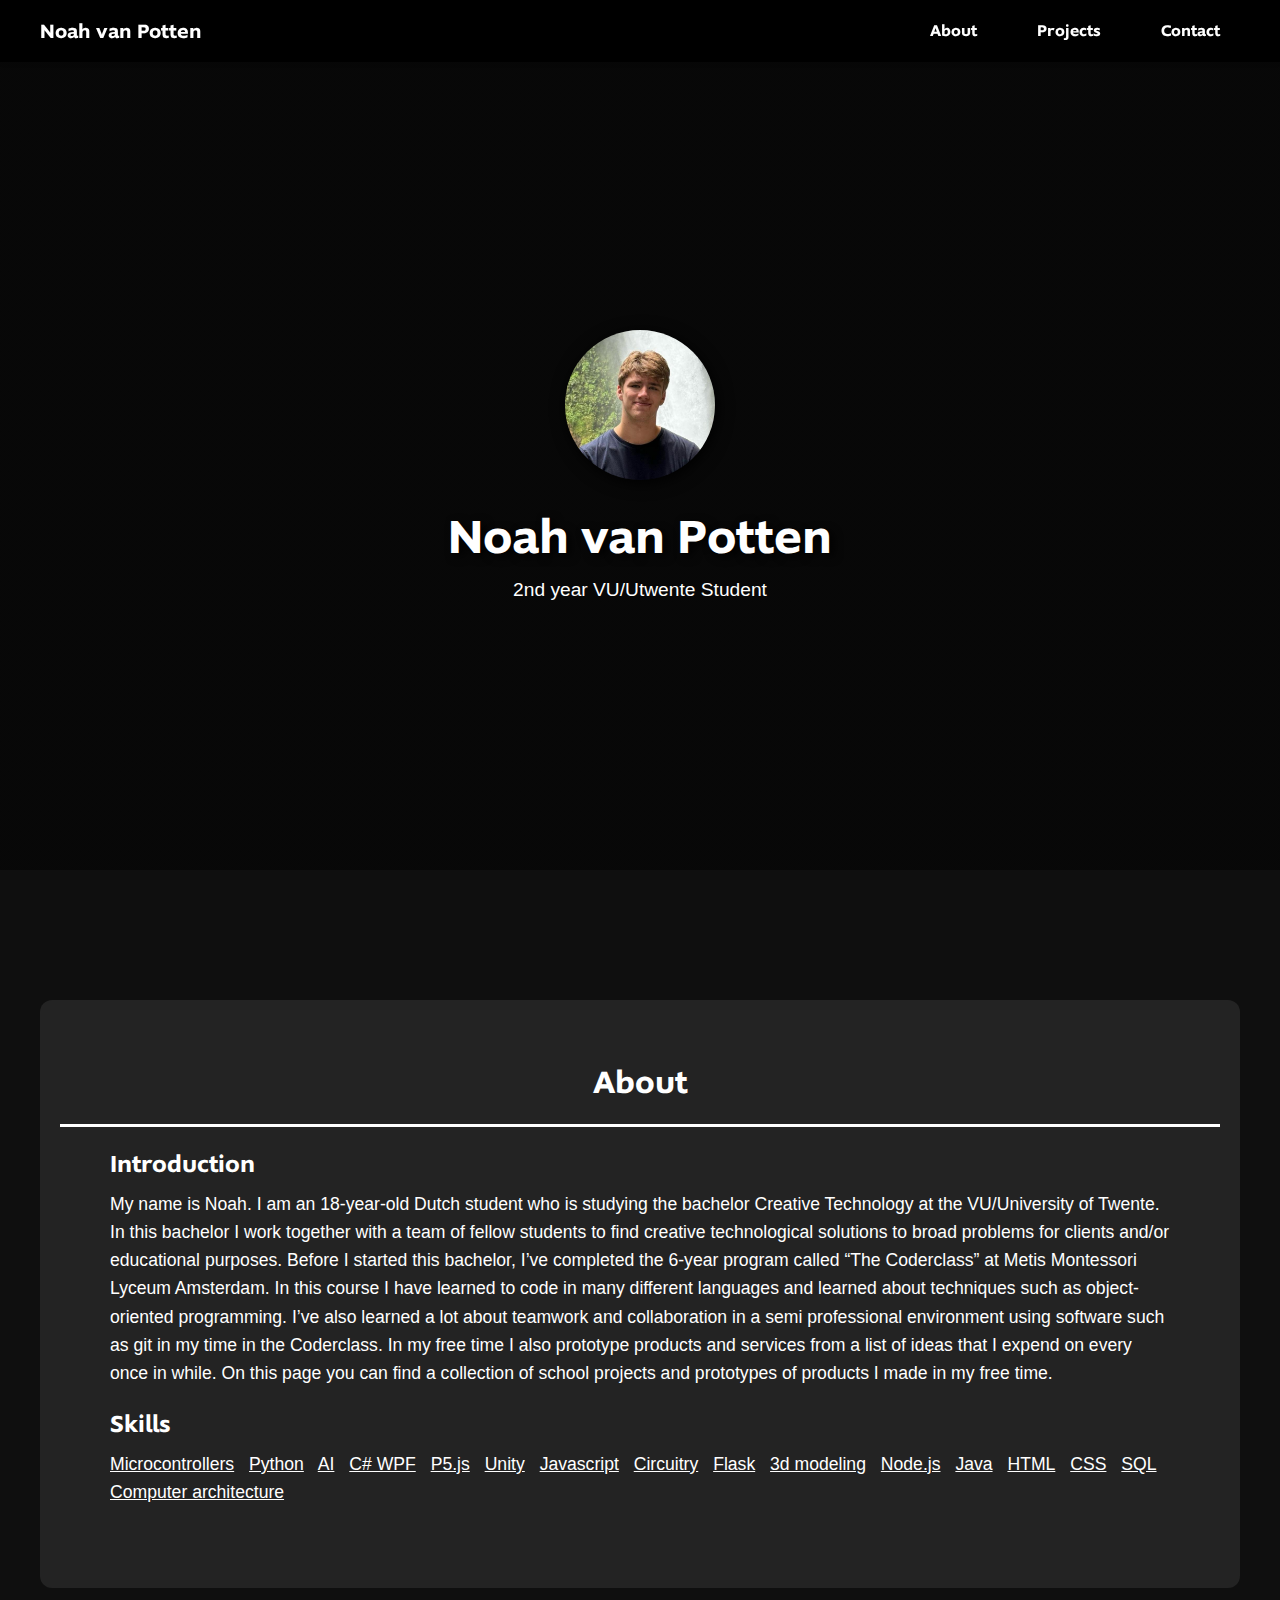
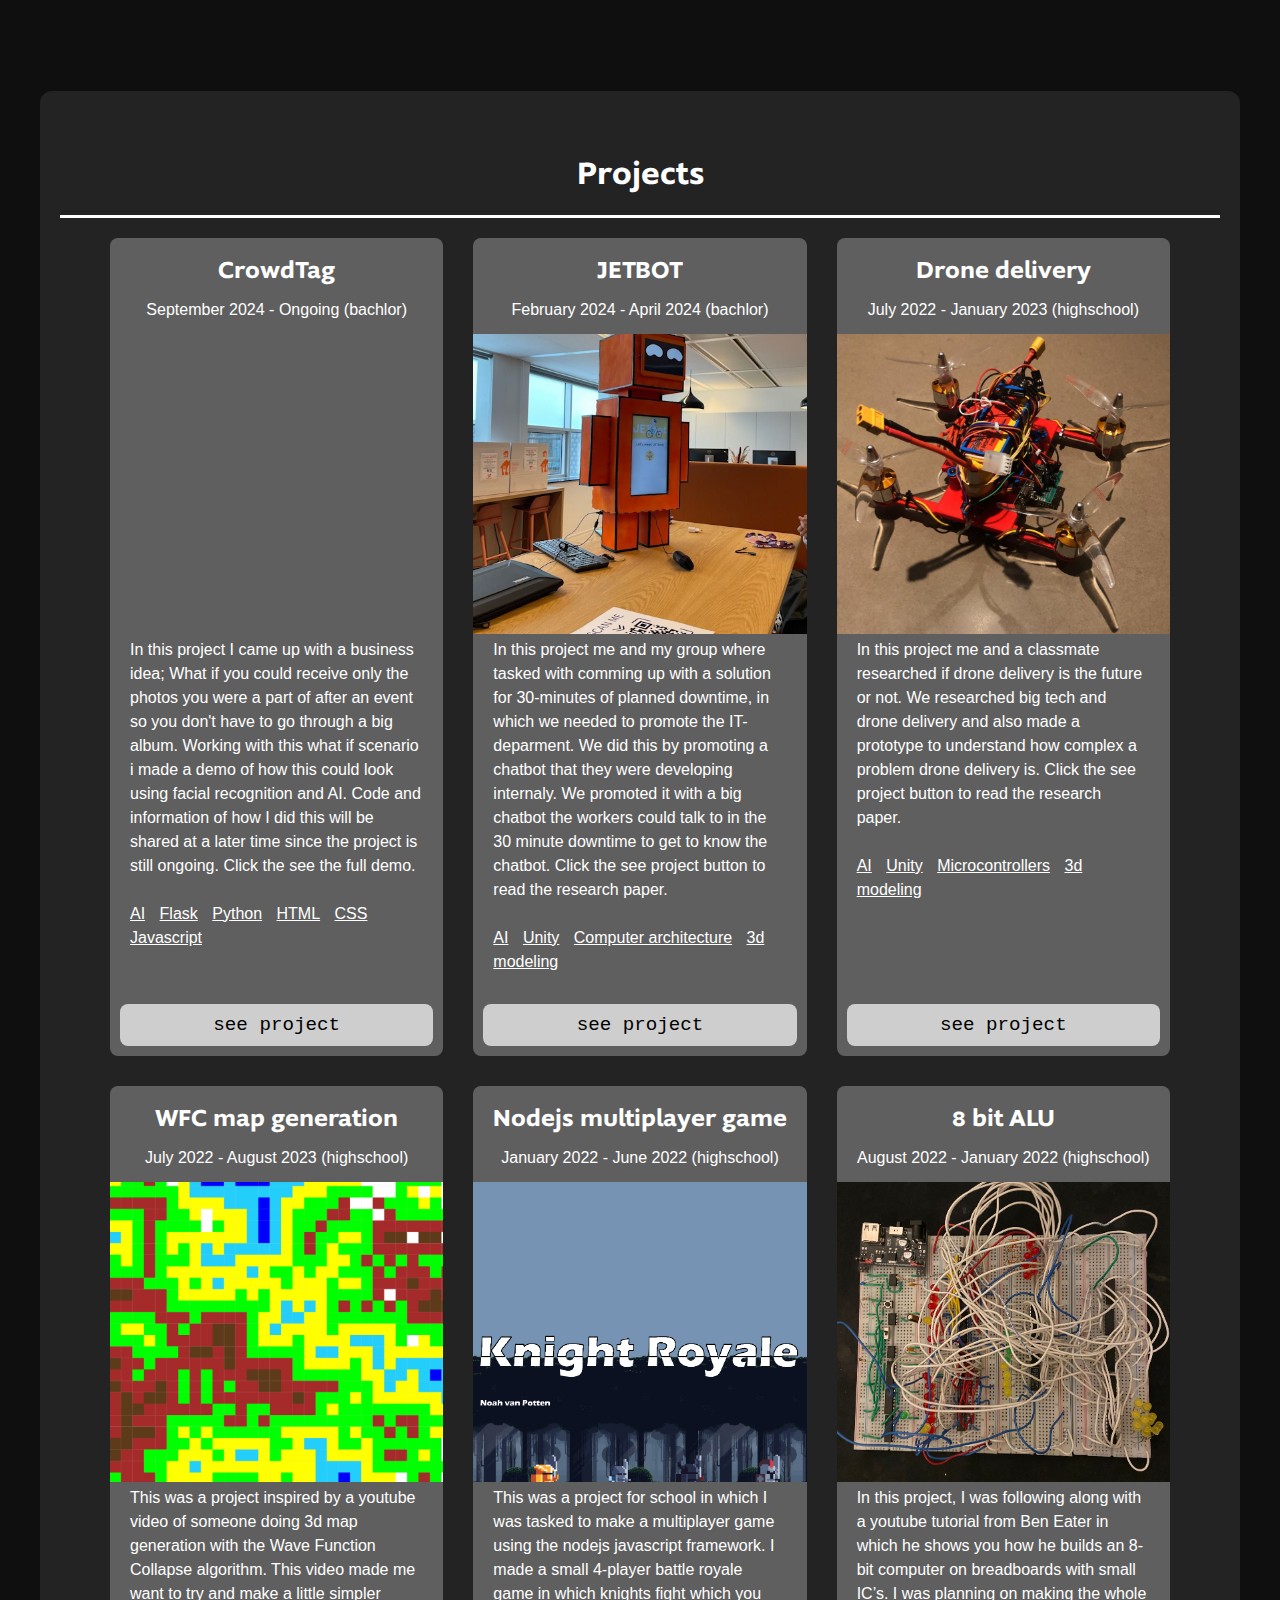
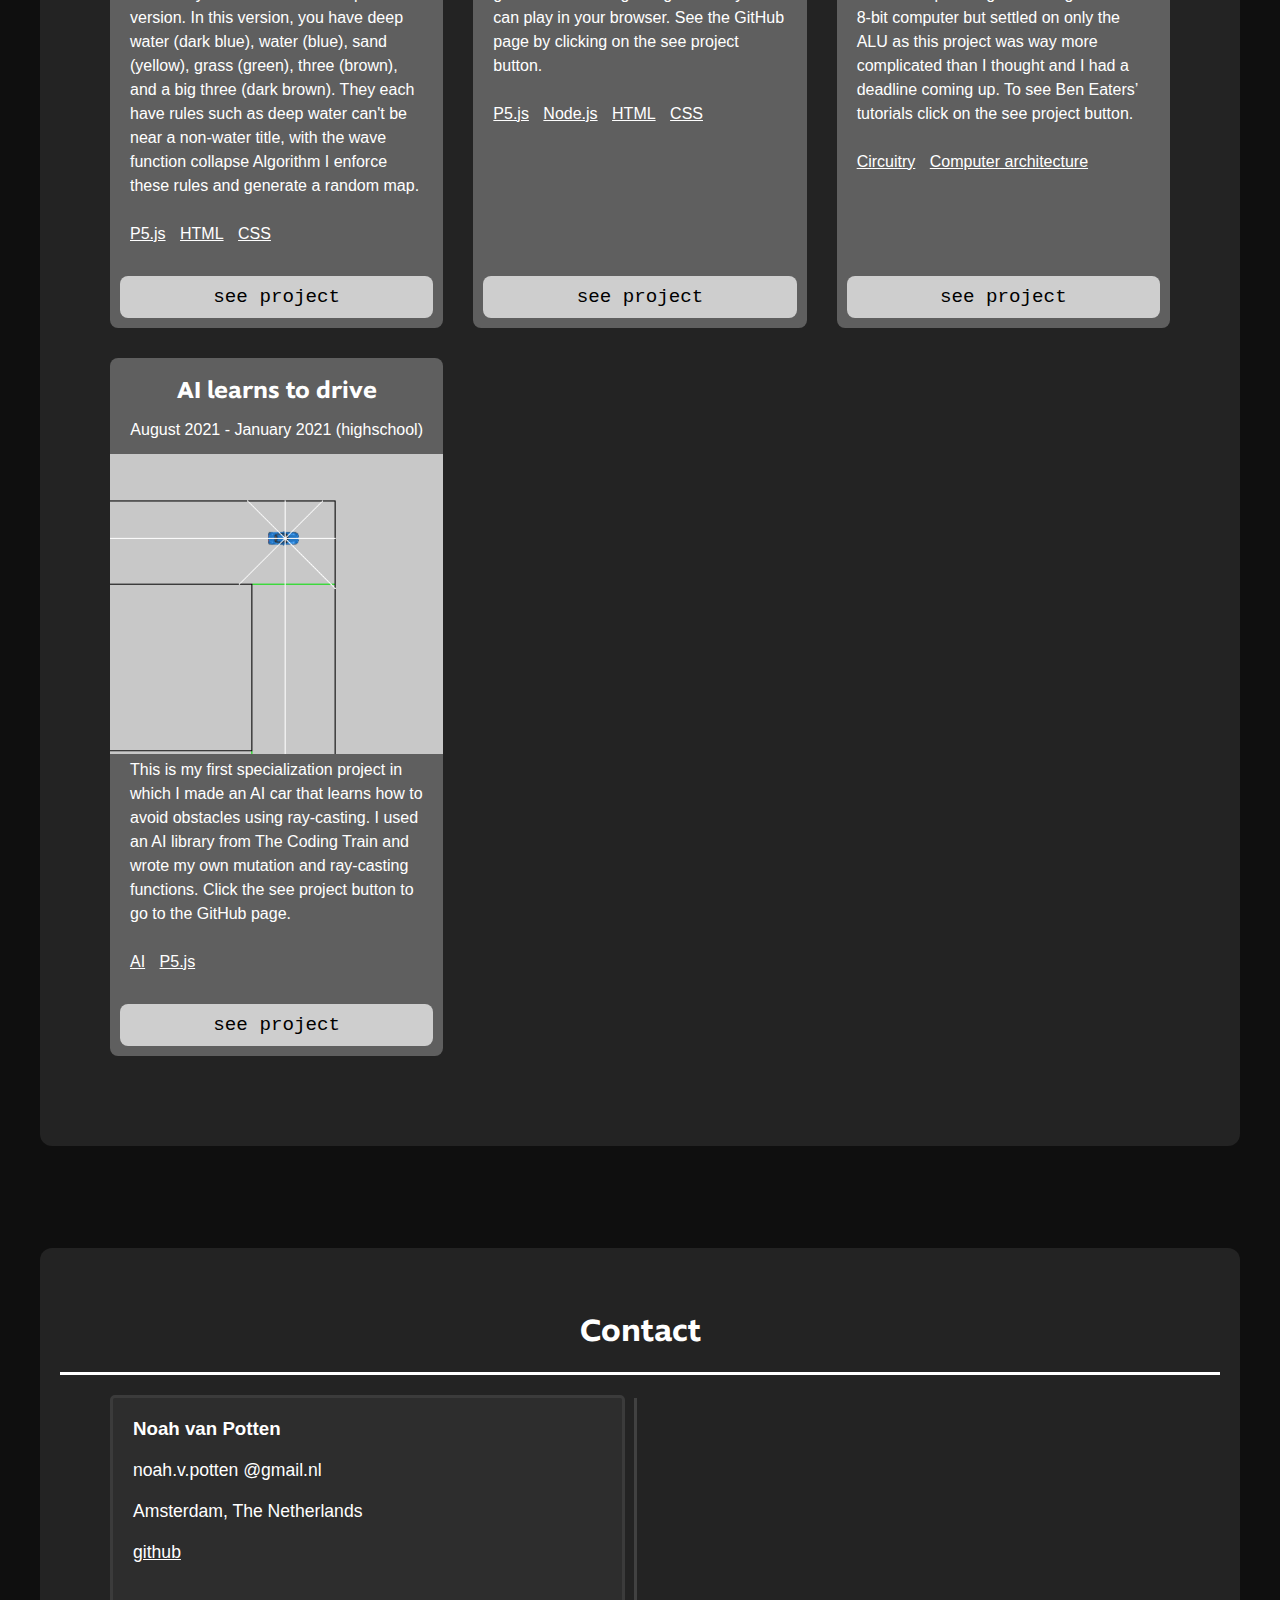
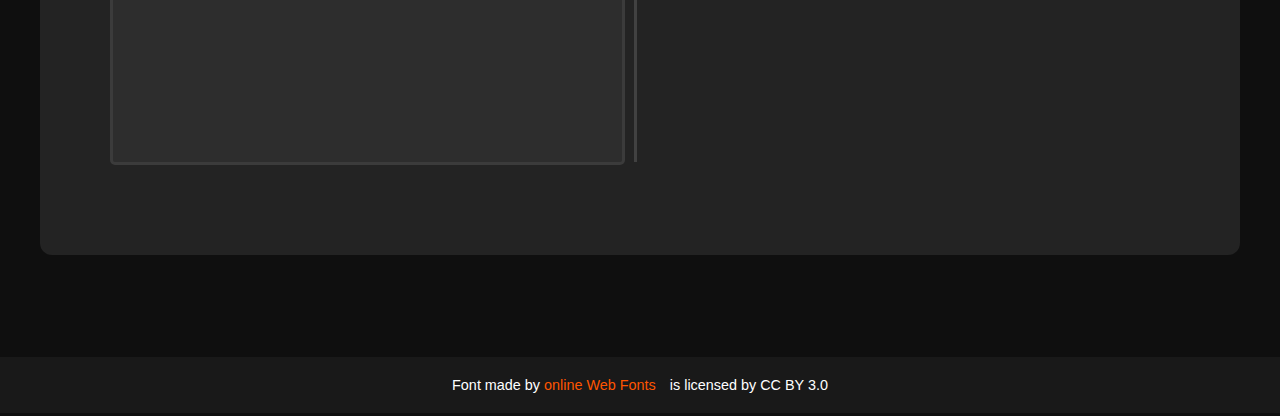
==== commit a97e4a23: "Changed the footer" ====
--- a/index.html
+++ b/index.html
@@ -191,7 +191,7 @@
     </section>
     <section id="footer">
         <p id="footertext">
-            Font made from <a href="http://www.onlinewebfonts.com" class="link">online Web Fonts</a> is licensed by CC BY 3.0
+            Font made by <a href="http://www.onlinewebfonts.com" class="link">online Web Fonts</a> is licensed by CC BY 3.0
         </p>
     </section>
 </body>
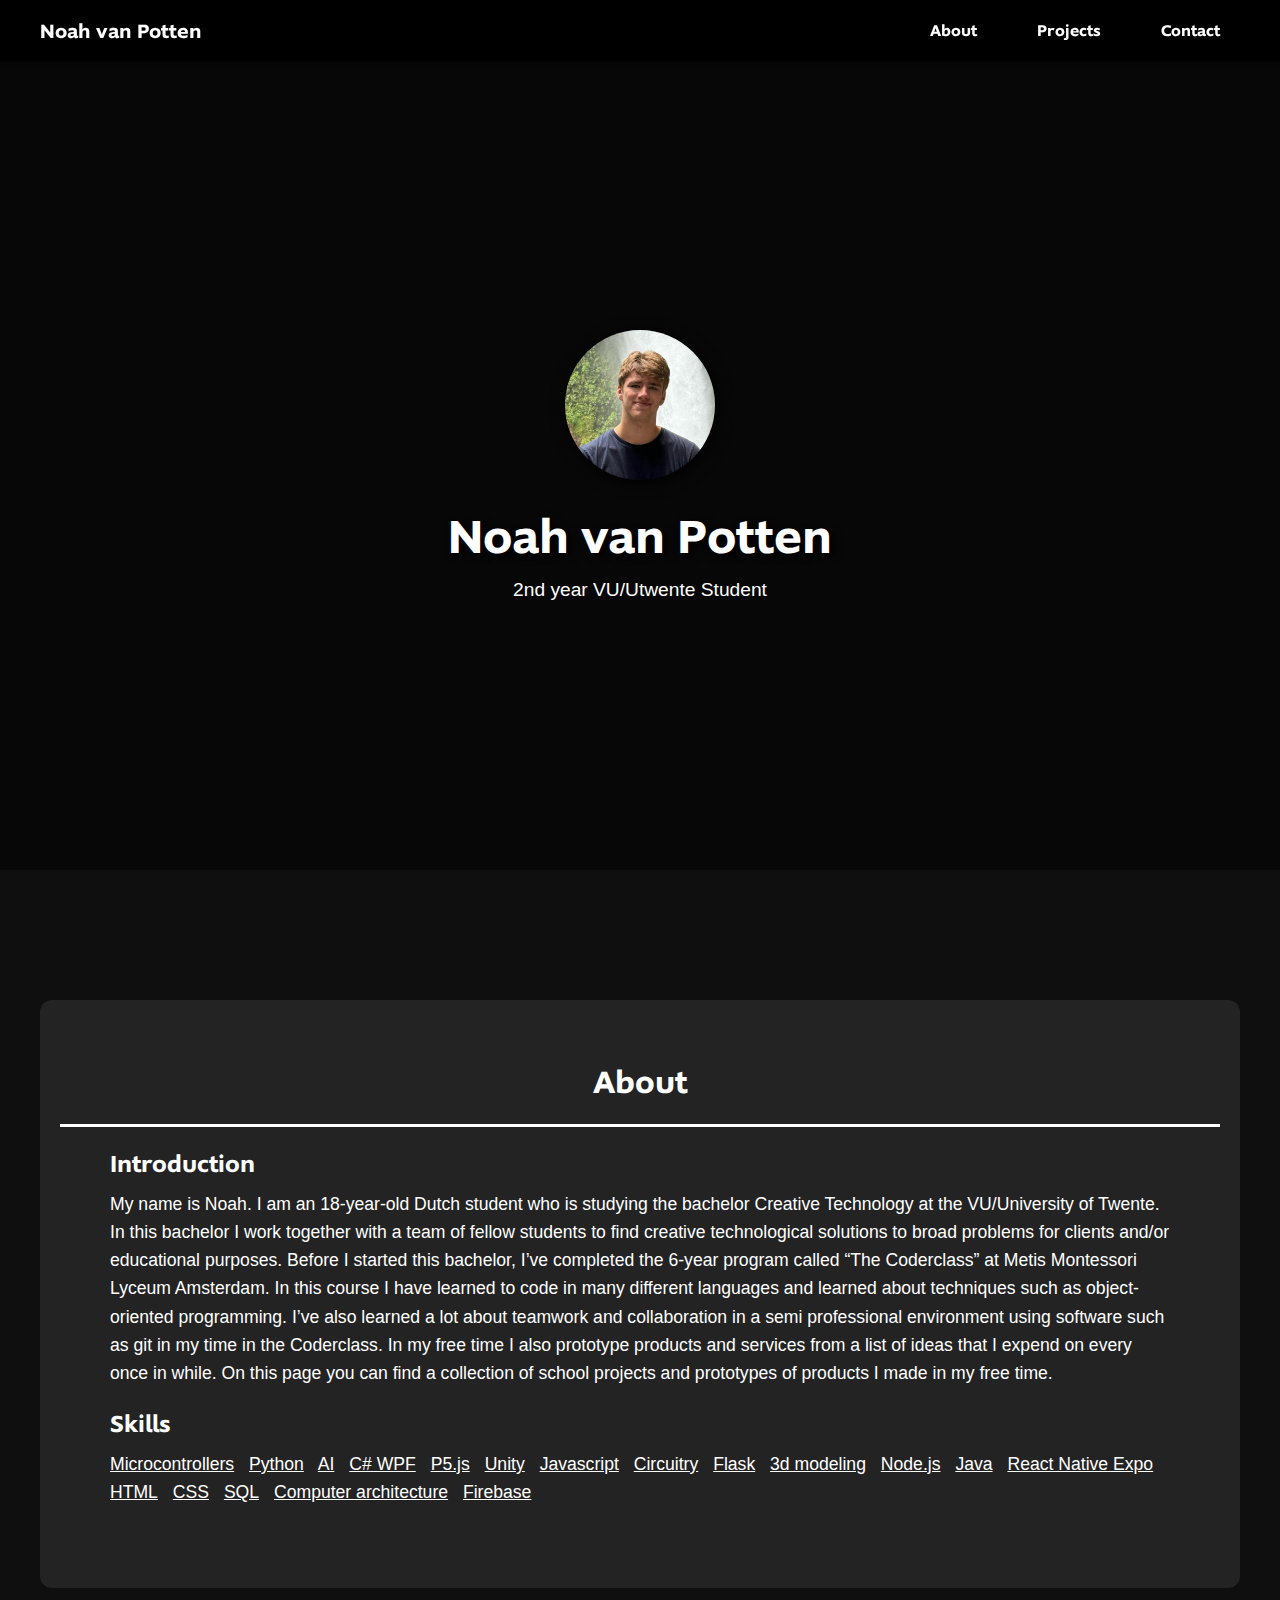
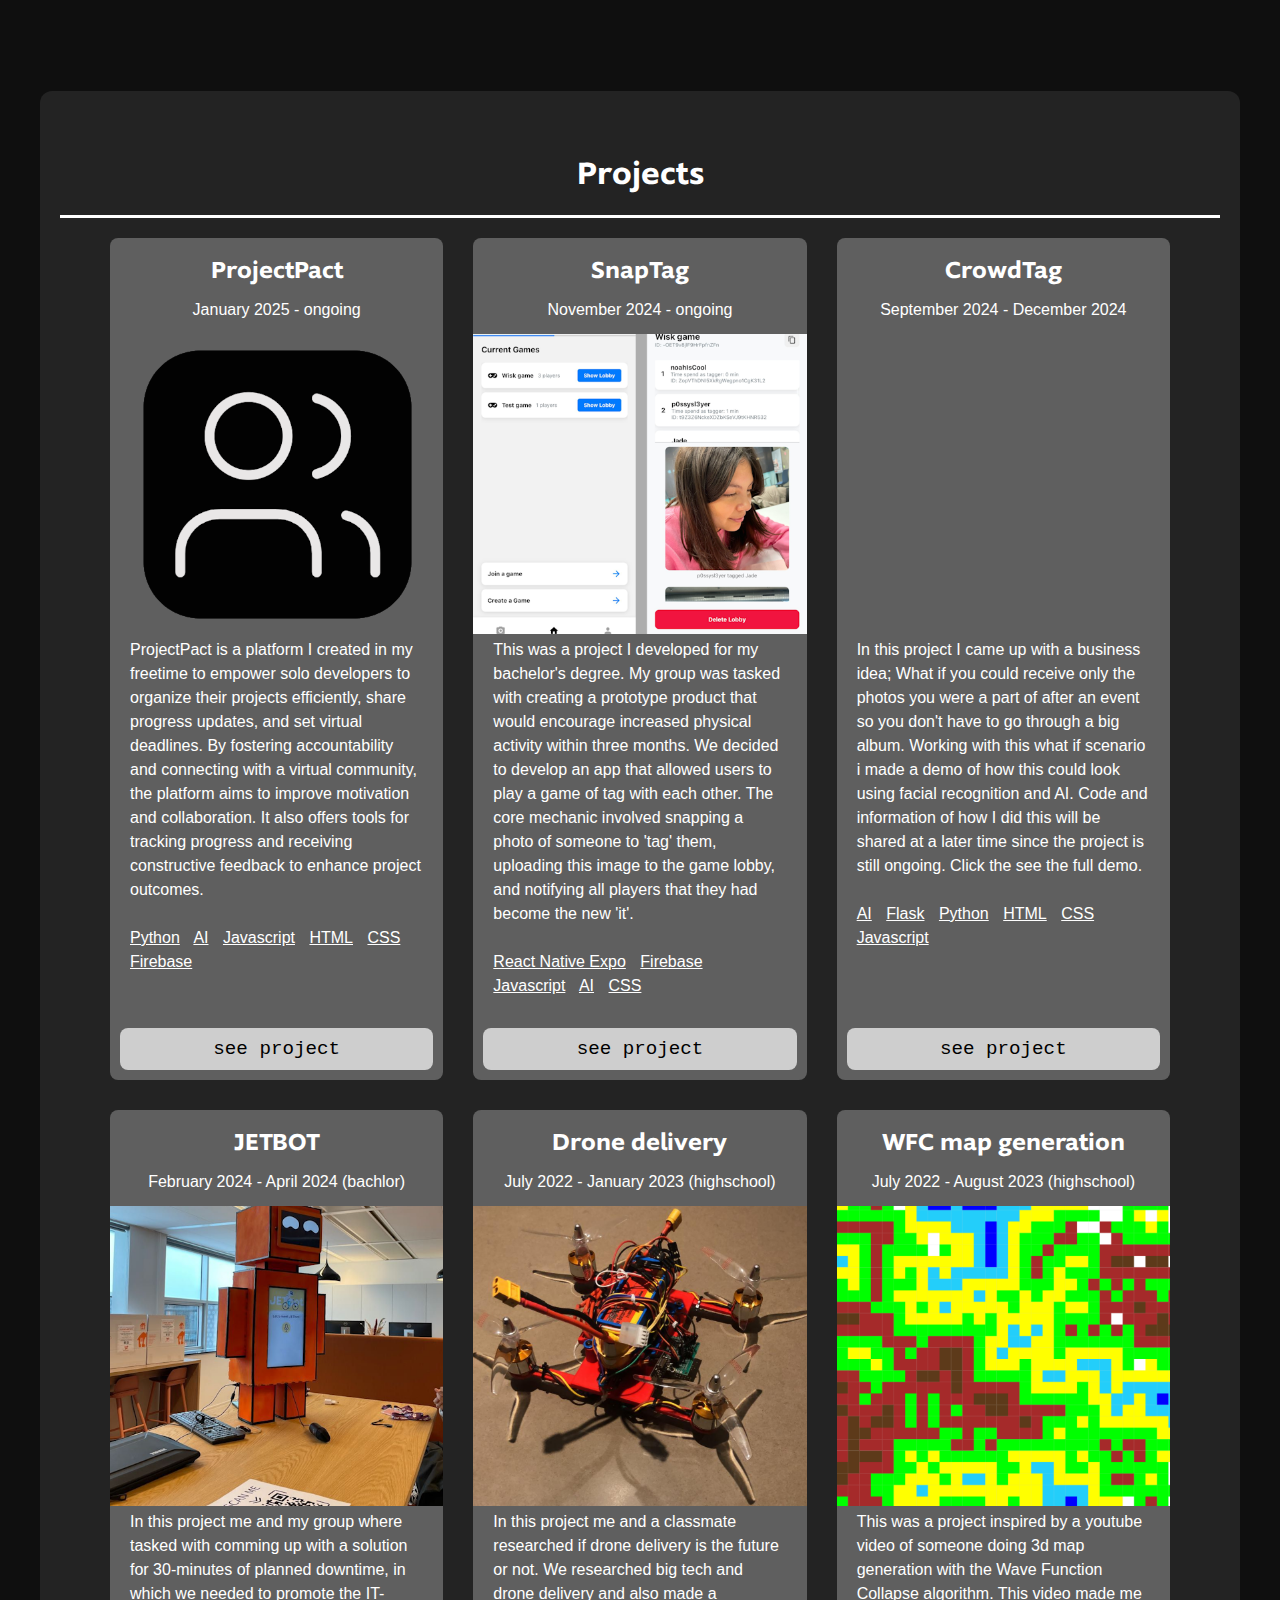
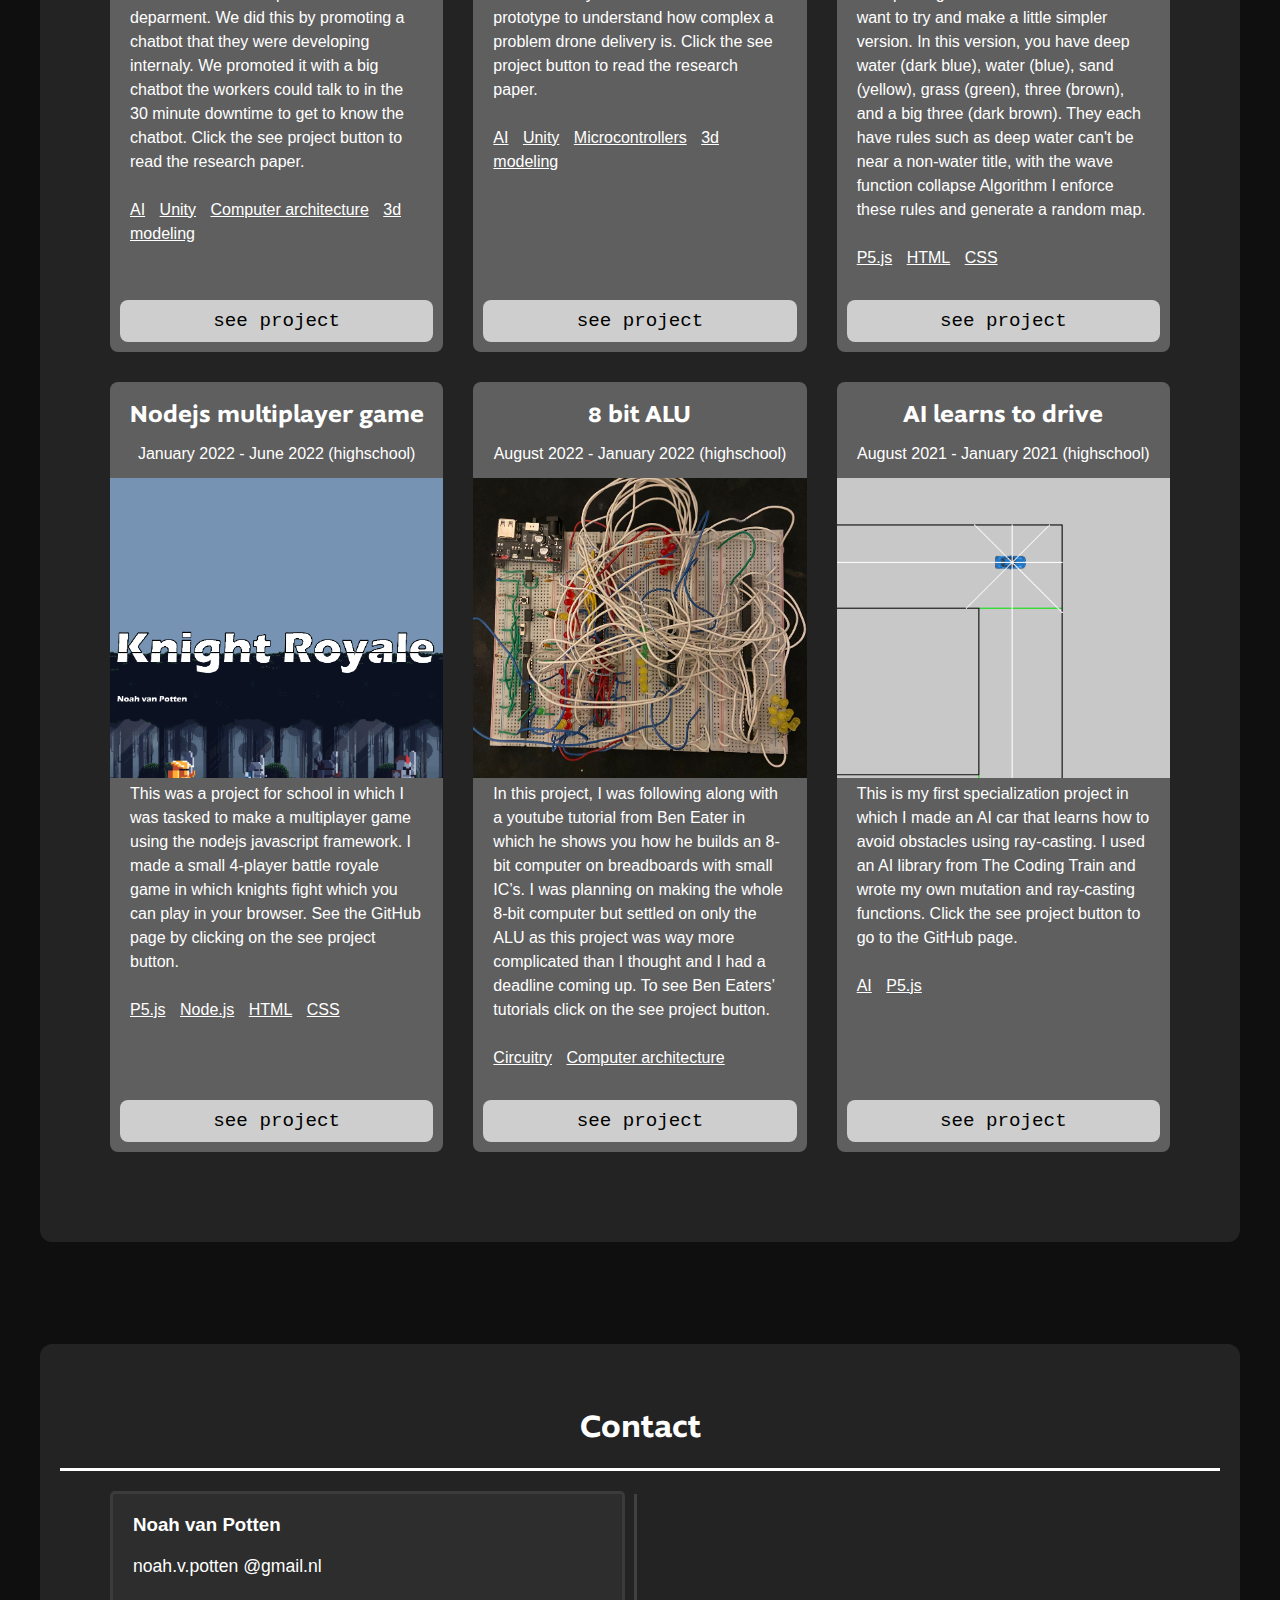
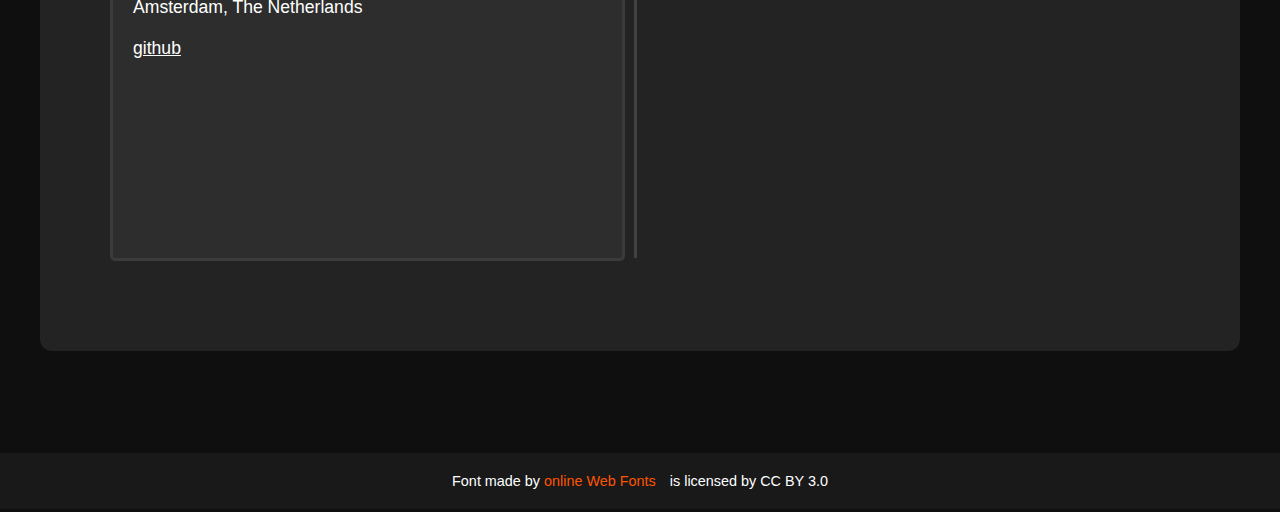
==== commit 7b1d2a55: "added 2 projects" ====
--- a/index.html
+++ b/index.html
@@ -39,21 +39,23 @@
             <h3 class="about-subheader">Skills</h3>
             <p class="about-text" id="about-text-skills">
                 <a class="link" href="https://nl.wikipedia.org/wiki/Microcontroller">Microcontrollers</a>
-                    <a class="link" href="https://www.python.org/">Python</a>
-                    <a class="link" href="https://en.wikipedia.org/wiki/Artificial_intelligence">AI</a>
-                    <a class="link" href="https://learn-microsoft-com.translate.goog/en-us/dotnet/desktop/wpf/overview/?view=netdesktop-8.0&_x_tr_sl=en&_x_tr_tl=nl&_x_tr_hl=nl&_x_tr_pto=sc">C# WPF</a>
-                    <a class="link" href="https://p5js.org/">P5.js</a>
-                    <a class="link" href="https://unity.com/">Unity</a>
-                    <a class="link" href="https://www.javascript.com/">Javascript</a>
-                    <a class="link" href="https://en.wikipedia.org/wiki/Electronic_circuit">Circuitry</a>
-                    <a class="link" href="https://flask.palletsprojects.com/en/stable/">Flask</a>
-                    <a class="link" href="https://en.wikipedia.org/wiki/3D_modeling">3d modeling</a>
-                    <a class="link" href="https://nodejs.org/en">Node.js</a>
-                    <a class="link" href="https://www.java.com/en/">Java</a>
-                    <a class="link" href="https://en.wikipedia.org/wiki/HTML">HTML</a>
-                    <a class="link" href="https://en.wikipedia.org/wiki/CSS">CSS</a>
-                    <a class="link" href="https://en.wikipedia.org/wiki/SQL">SQL</a>
-                    <a class="link" href="https://en.wikipedia.org/wiki/Computer_architecture">Computer architecture</a>
+                <a class="link" href="https://www.python.org/">Python</a>
+                <a class="link" href="https://en.wikipedia.org/wiki/Artificial_intelligence">AI</a>
+                <a class="link" href="https://learn-microsoft-com.translate.goog/en-us/dotnet/desktop/wpf/overview/?view=netdesktop-8.0&_x_tr_sl=en&_x_tr_tl=nl&_x_tr_hl=nl&_x_tr_pto=sc">C# WPF</a>
+                <a class="link" href="https://p5js.org/">P5.js</a>
+                <a class="link" href="https://unity.com/">Unity</a>
+                <a class="link" href="https://www.javascript.com/">Javascript</a>
+                <a class="link" href="https://en.wikipedia.org/wiki/Electronic_circuit">Circuitry</a>
+                <a class="link" href="https://flask.palletsprojects.com/en/stable/">Flask</a>
+                <a class="link" href="https://en.wikipedia.org/wiki/3D_modeling">3d modeling</a>
+                <a class="link" href="https://nodejs.org/en">Node.js</a>
+                <a class="link" href="https://www.java.com/en/">Java</a>
+                <a class="link" href="https://reactnative.dev/docs/environment-setup">React Native Expo</a>
+                <a class="link" href="https://en.wikipedia.org/wiki/HTML">HTML</a>
+                <a class="link" href="https://en.wikipedia.org/wiki/CSS">CSS</a>
+                <a class="link" href="https://en.wikipedia.org/wiki/SQL">SQL</a>
+                <a class="link" href="https://en.wikipedia.org/wiki/Computer_architecture">Computer architecture</a>
+                <a class="link" href="https://firebase.google.com/products-build">Firebase</a>
             </p>
         </div>
     </section>
@@ -62,8 +64,44 @@
         <div id="projects-container">
             <div class="project-item">
                 <div>
+                    <h3 class="project-item-title">ProjectPact</h3>
+                    <p class="project-item-subtitle">January 2025 - ongoing</p>
+                    <img class="project-item-img" src="lib\IMG\Project9img.png" alt="project1-img">
+                    <p class="project-item-text">
+                        ProjectPact is a platform I created in my freetime to empower solo developers to organize their projects efficiently, share progress updates, and set virtual deadlines. By fostering accountability and connecting with a virtual community, the platform aims to improve motivation and collaboration. It also offers tools for tracking progress and receiving constructive feedback to enhance project outcomes.    
+                        <br><br>
+                        <a class="link" href="https://www.python.org/">Python</a>
+                        <a class="link" href="https://en.wikipedia.org/wiki/Artificial_intelligence">AI</a>
+                        <a class="link" href="https://www.javascript.com/">Javascript</a>
+                        <a class="link" href="https://en.wikipedia.org/wiki/HTML">HTML</a>
+                        <a class="link" href="https://en.wikipedia.org/wiki/CSS">CSS</a>
+                        <a class="link" href="https://firebase.google.com/products-build">Firebase</a>
+                    </p>
+                </div>
+                <button class="project-item-button" type="submit" onclick=window.location.href='https://www.ProjectPact.network'>see project</button>
+            </div>
+            
+            <div class="project-item">
+                <div>
+                    <h3 class="project-item-title">SnapTag</h3>
+                    <p class="project-item-subtitle">November 2024 - ongoing</p>
+                    <img class="project-item-img" src="lib\IMG\Project8img.png" alt="project1-img">
+                    <p class="project-item-text">
+                        This was a project I developed for my bachelor's degree. My group was tasked with creating a prototype product that would encourage increased physical activity within three months. We decided to develop an app that allowed users to play a game of tag with each other. The core mechanic involved snapping a photo of someone to 'tag' them, uploading this image to the game lobby, and notifying all players that they had become the new 'it'.
+                        <br><br>
+                        <a class="link" href="https://reactnative.dev/docs/environment-setup">React Native Expo</a>
+                        <a class="link" href="https://firebase.google.com/products-build">Firebase</a>
+                        <a class="link" href="https://www.javascript.com/">Javascript</a>
+                        <a class="link" href="https://en.wikipedia.org/wiki/Artificial_intelligence">AI</a>
+                        <a class="link" href="https://en.wikipedia.org/wiki/CSS">CSS</a>
+                    </p>
+                </div>
+                <button class="project-item-button" type="submit" onclick=window.location.href='https://expo.dev/preview/update?message=first%20prod%20push&updateRuntimeVersion=1.0.0&createdAt=2024-12-20T18%3A00%3A40.006Z&slug=exp&projectId=7b3ec7f9-38d7-4469-adf4-f4dbfc0eac4d&group=df167b38-68c6-4ba6-b59c-502cda242de5'>see project</button>
+            </div>
+            <div class="project-item">
+                <div>
                     <h3 class="project-item-title">CrowdTag</h3>
-                    <p class="project-item-subtitle">September 2024 - Ongoing (bachlor)</p>
+                    <p class="project-item-subtitle">September 2024 - December 2024</p>
                     <video autoplay loop muted class="project-item-video" src="lib\IMG\Project7img.mp4" alt="project7-img"></video>
                     <p class="project-item-text">
                         In this project I came up with a business idea; What if you could receive only the photos you were a part of after an event so you don't have to go through a big album. Working with this what if scenario i made a demo of how this could look using facial recognition and AI. Code and information of how I did this will be shared at a later time since the project is still ongoing. Click the see the full demo.    
@@ -76,7 +114,7 @@
                         <a class="link" href="https://www.javascript.com/">Javascript</a>
                     </p>
                 </div>
-                <button class="project-item-button" type="submit" onclick=window.location.href='https://www.youtube.com/watch?v=ZTOqpvgk-j8'>see project</button>
+                <button class="project-item-button" type="submit" onclick=window.location.href='https://CrowdTag.pythonanywhere.com'>see project</button>
             </div>
             <div class="project-item">
                 <div>
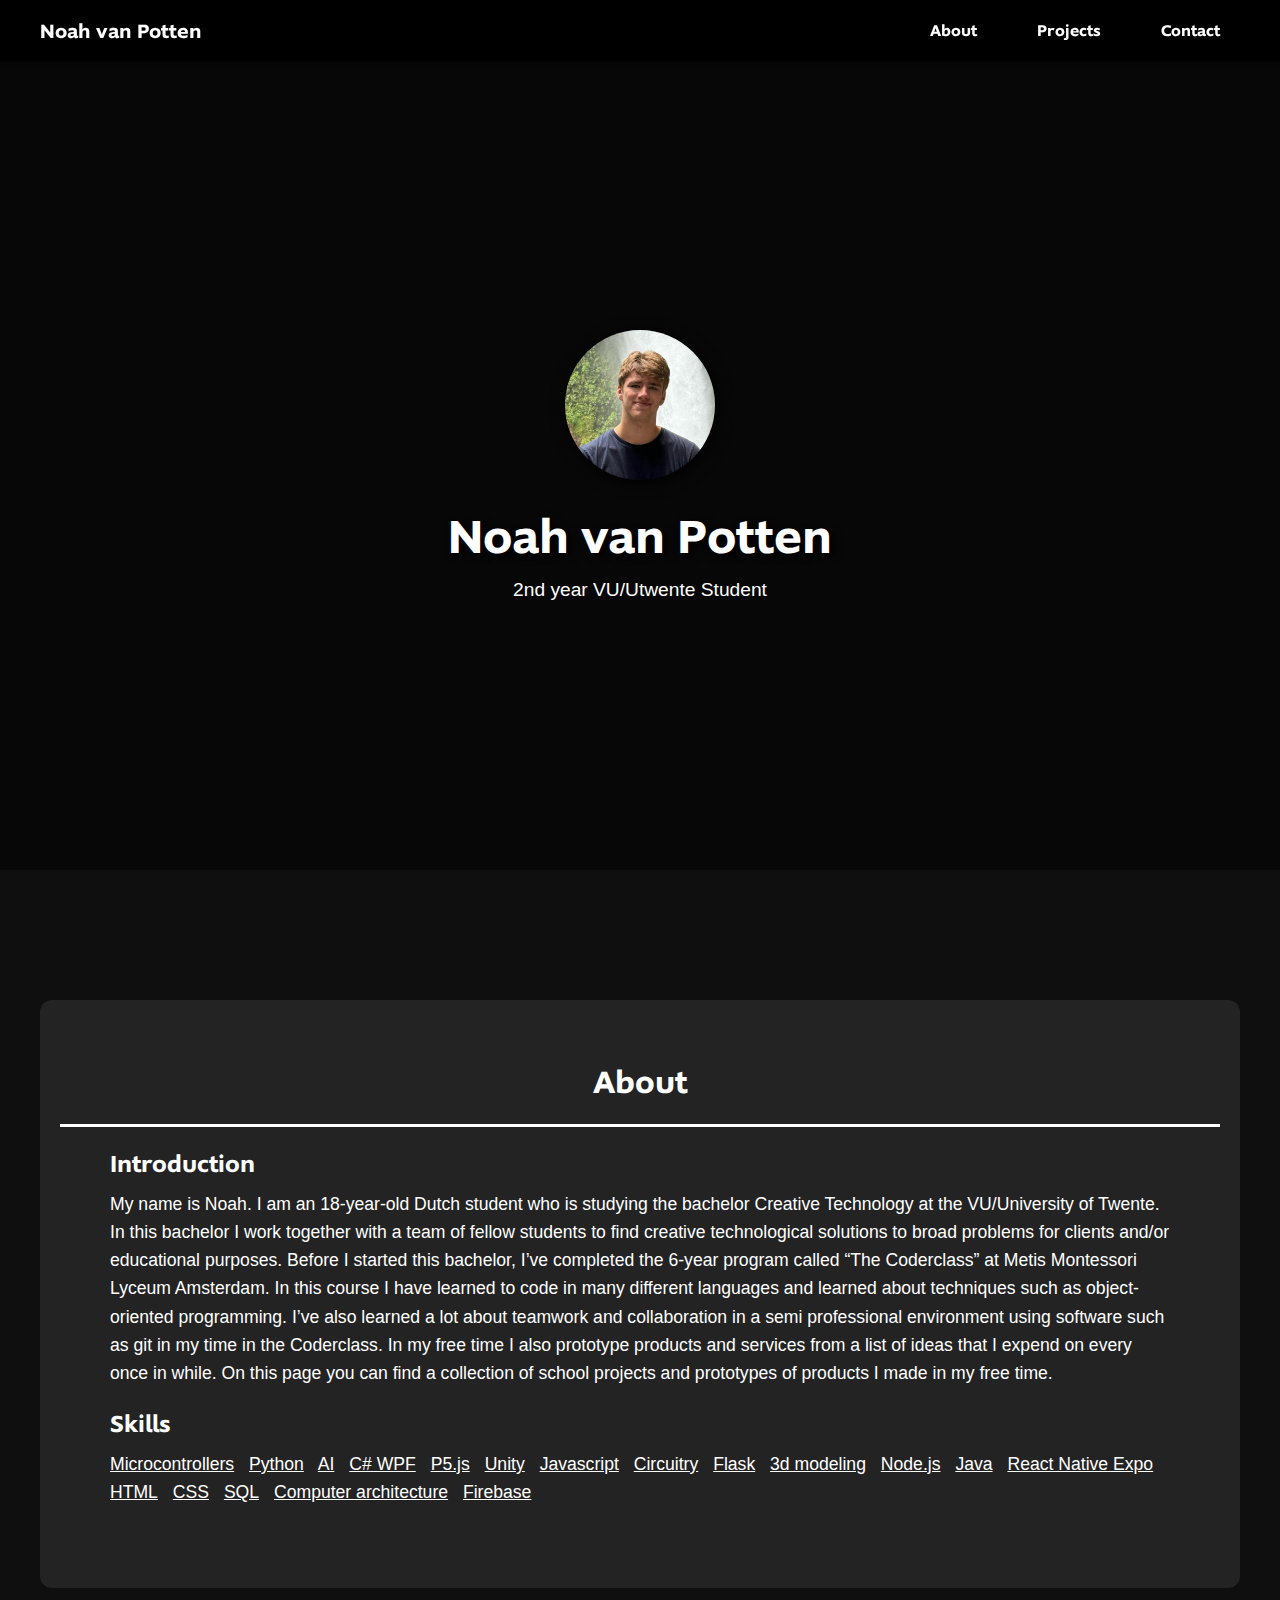
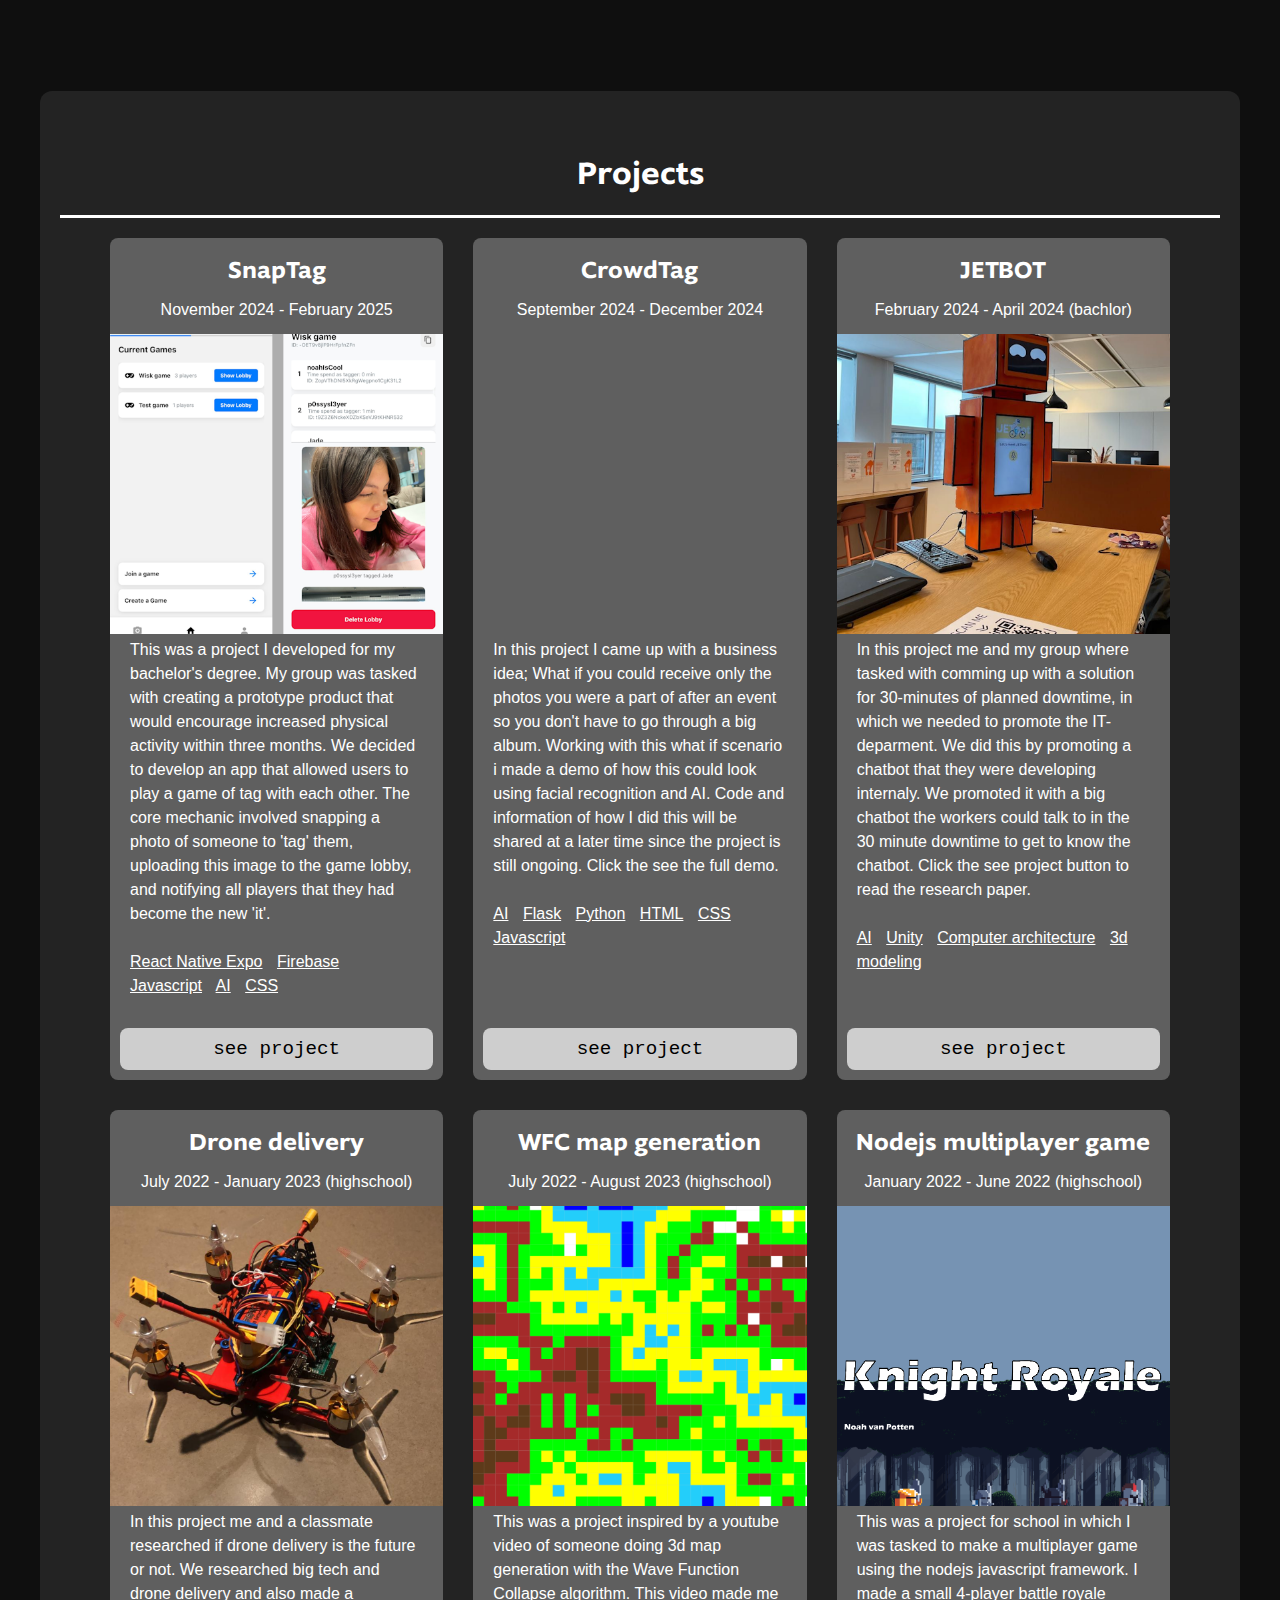
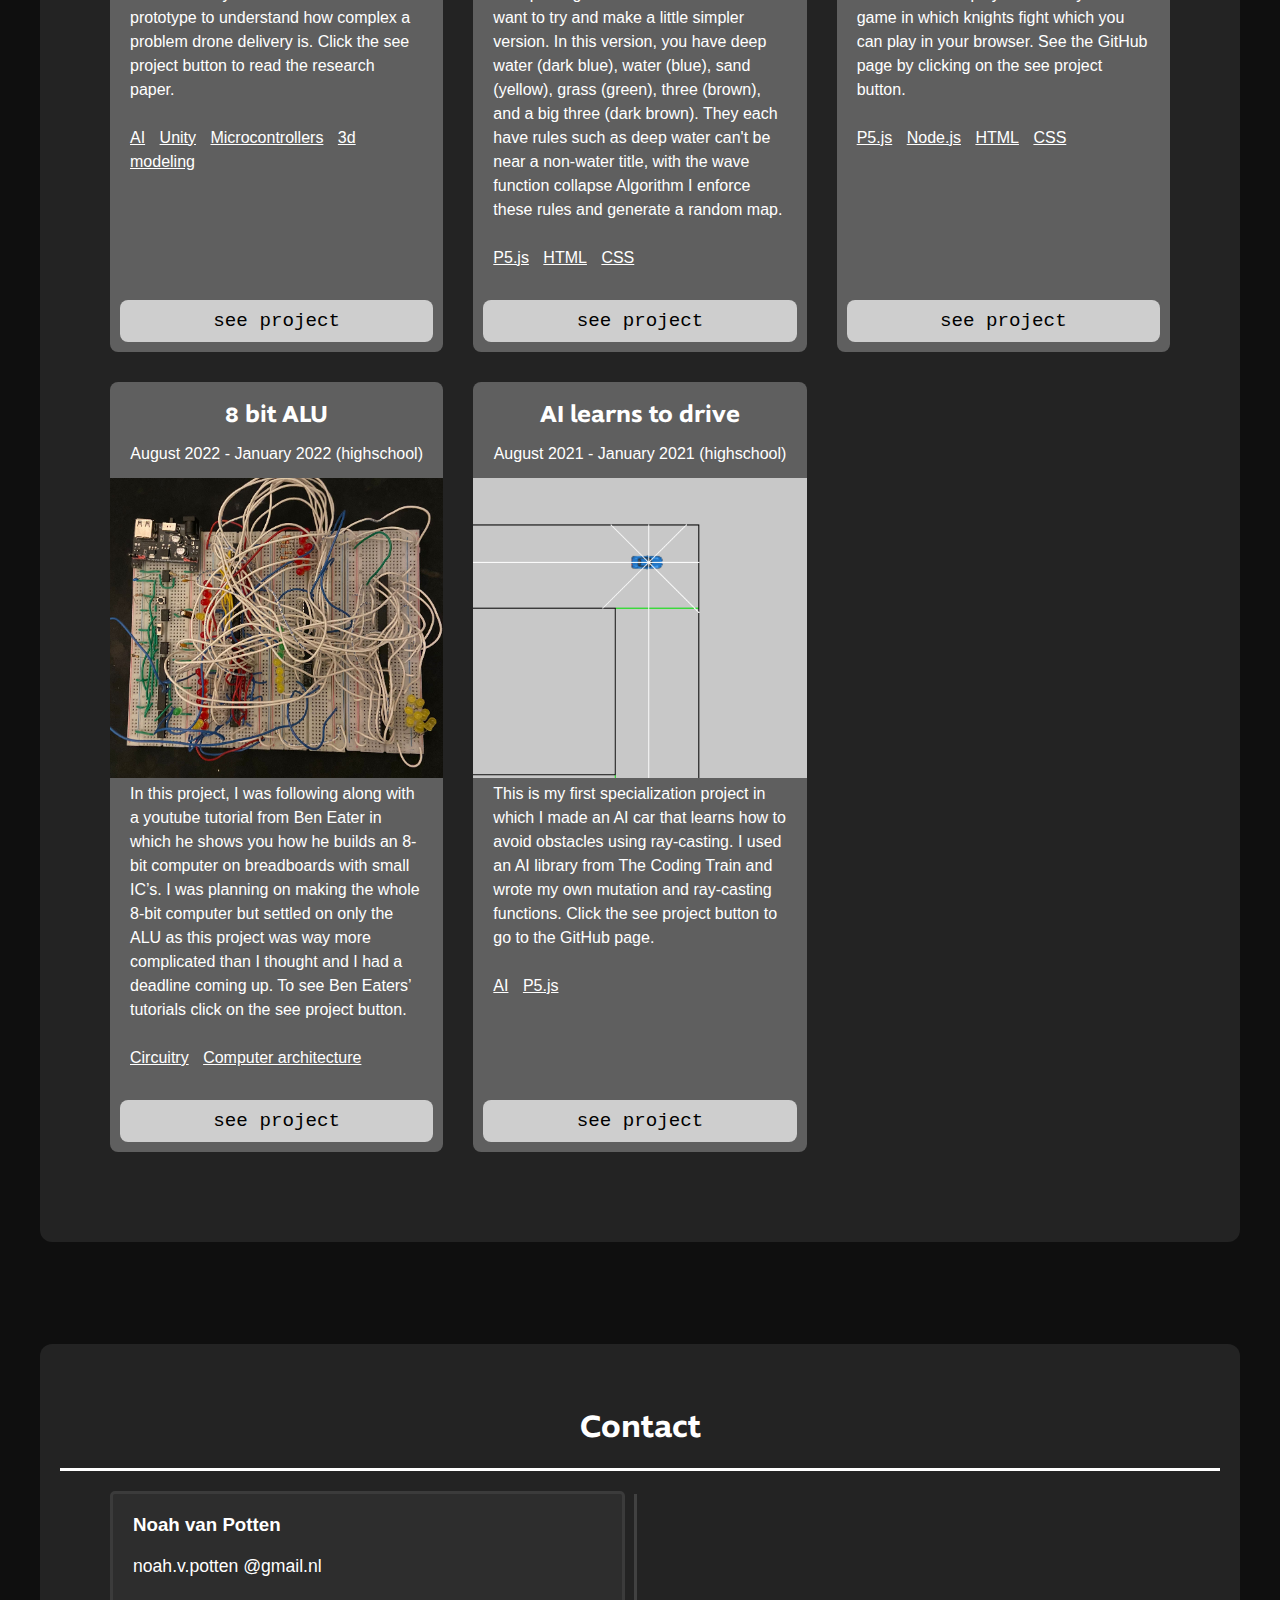
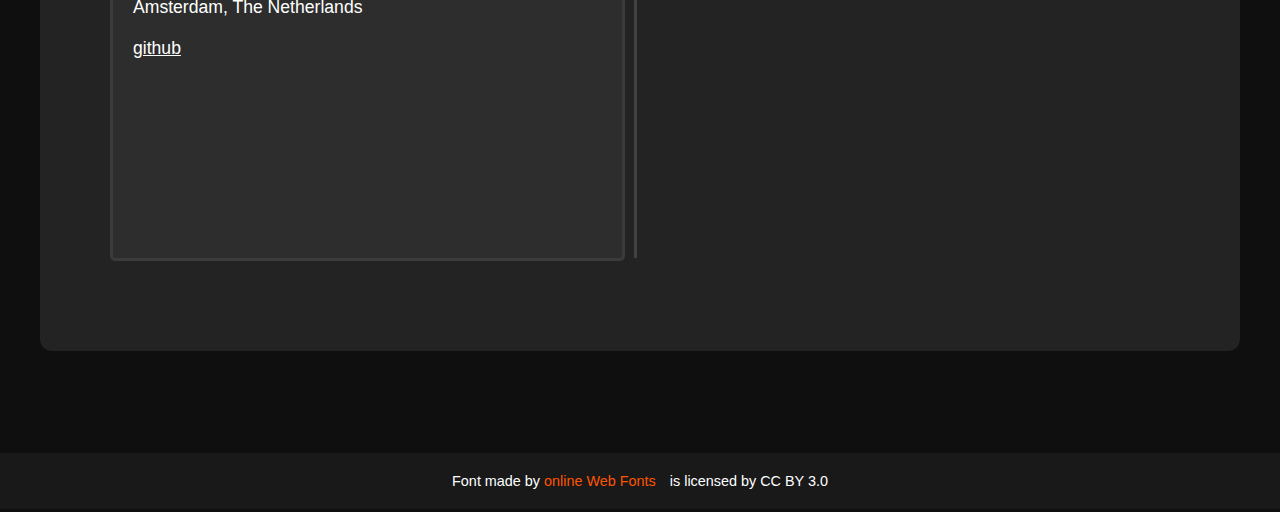
==== commit 248826c1: "Update index.html" ====
--- a/index.html
+++ b/index.html
@@ -62,7 +62,7 @@
     <section class="object" id="projects">
         <h1 class="object-header">Projects</h1>
         <div id="projects-container">
-            <div class="project-item">
+            <!-- <div class="project-item">
                 <div>
                     <h3 class="project-item-title">ProjectPact</h3>
                     <p class="project-item-subtitle">January 2025 - ongoing</p>
@@ -79,12 +79,11 @@
                     </p>
                 </div>
                 <button class="project-item-button" type="submit" onclick=window.location.href='https://www.ProjectPact.network'>see project</button>
-            </div>
-            
+            </div>      -->
             <div class="project-item">
                 <div>
                     <h3 class="project-item-title">SnapTag</h3>
-                    <p class="project-item-subtitle">November 2024 - ongoing</p>
+                    <p class="project-item-subtitle">November 2024 - February 2025</p>
                     <img class="project-item-img" src="lib\IMG\Project8img.png" alt="project1-img">
                     <p class="project-item-text">
                         This was a project I developed for my bachelor's degree. My group was tasked with creating a prototype product that would encourage increased physical activity within three months. We decided to develop an app that allowed users to play a game of tag with each other. The core mechanic involved snapping a photo of someone to 'tag' them, uploading this image to the game lobby, and notifying all players that they had become the new 'it'.
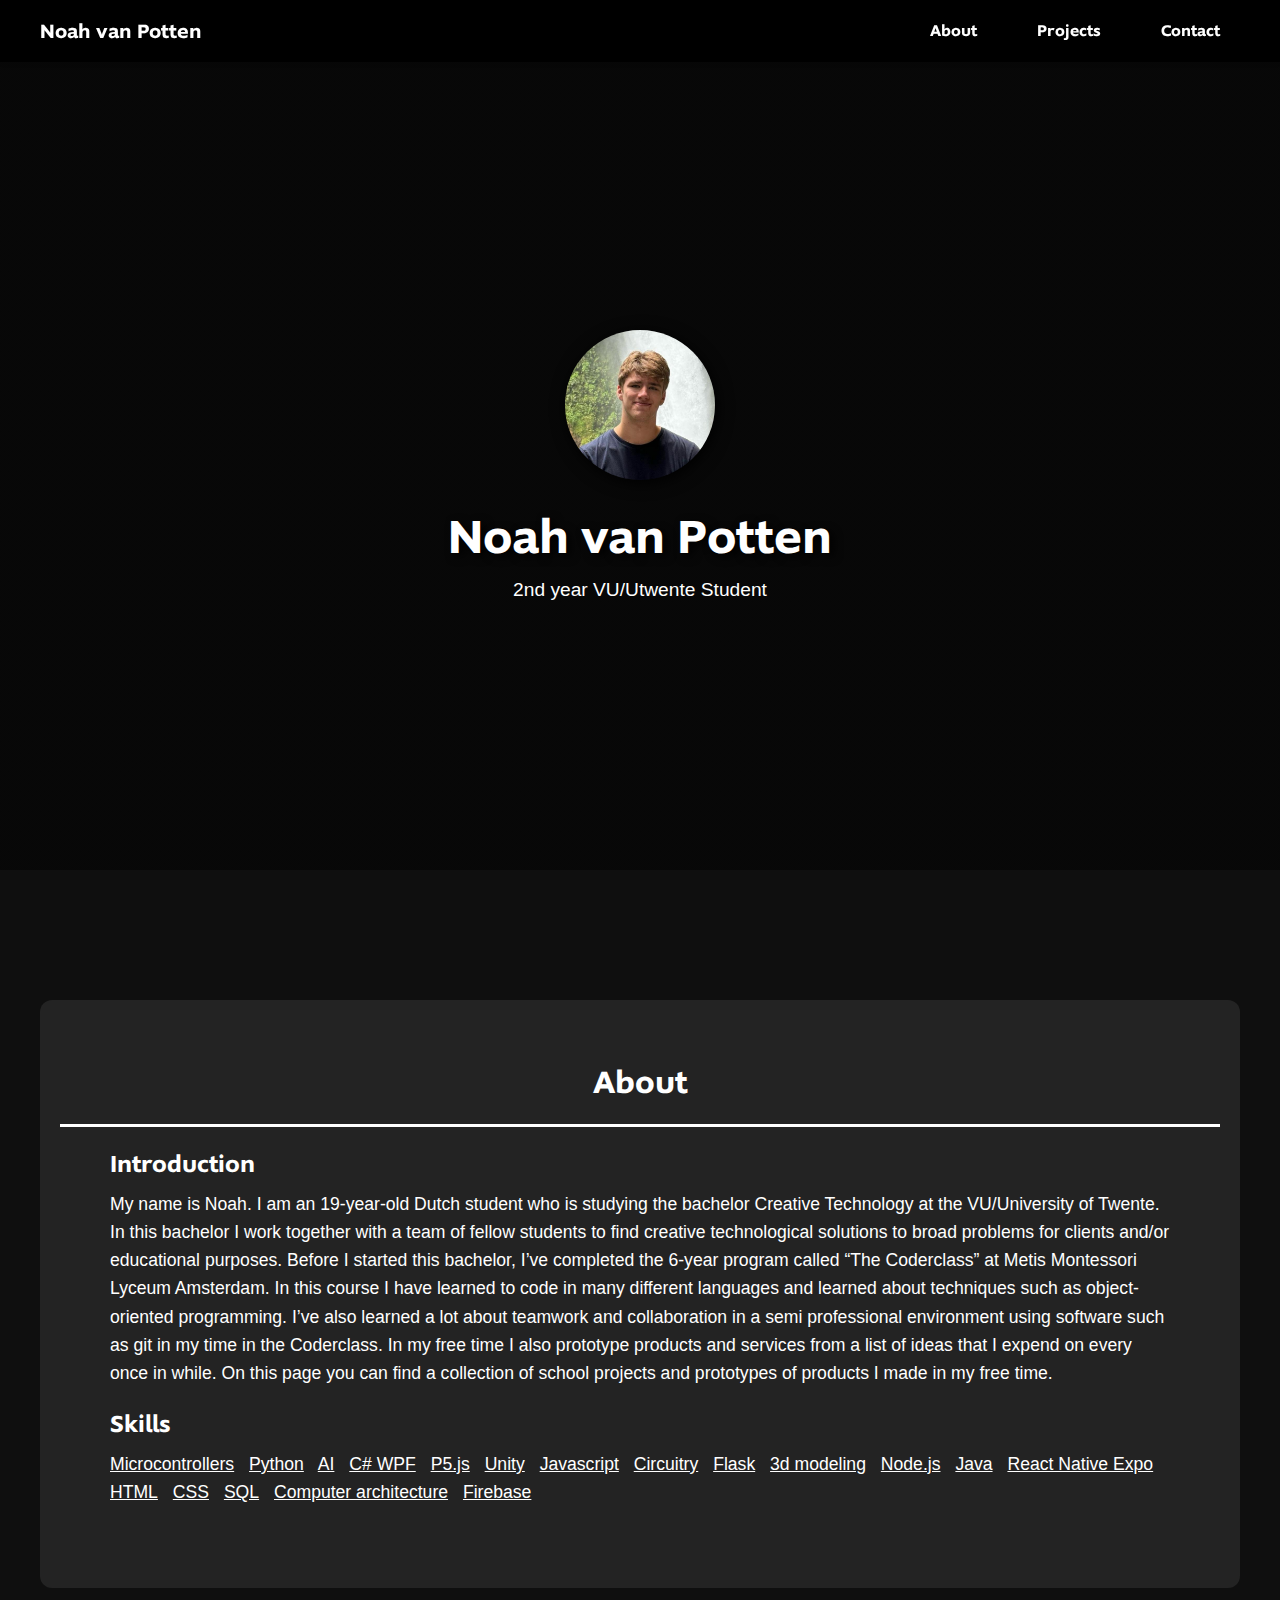
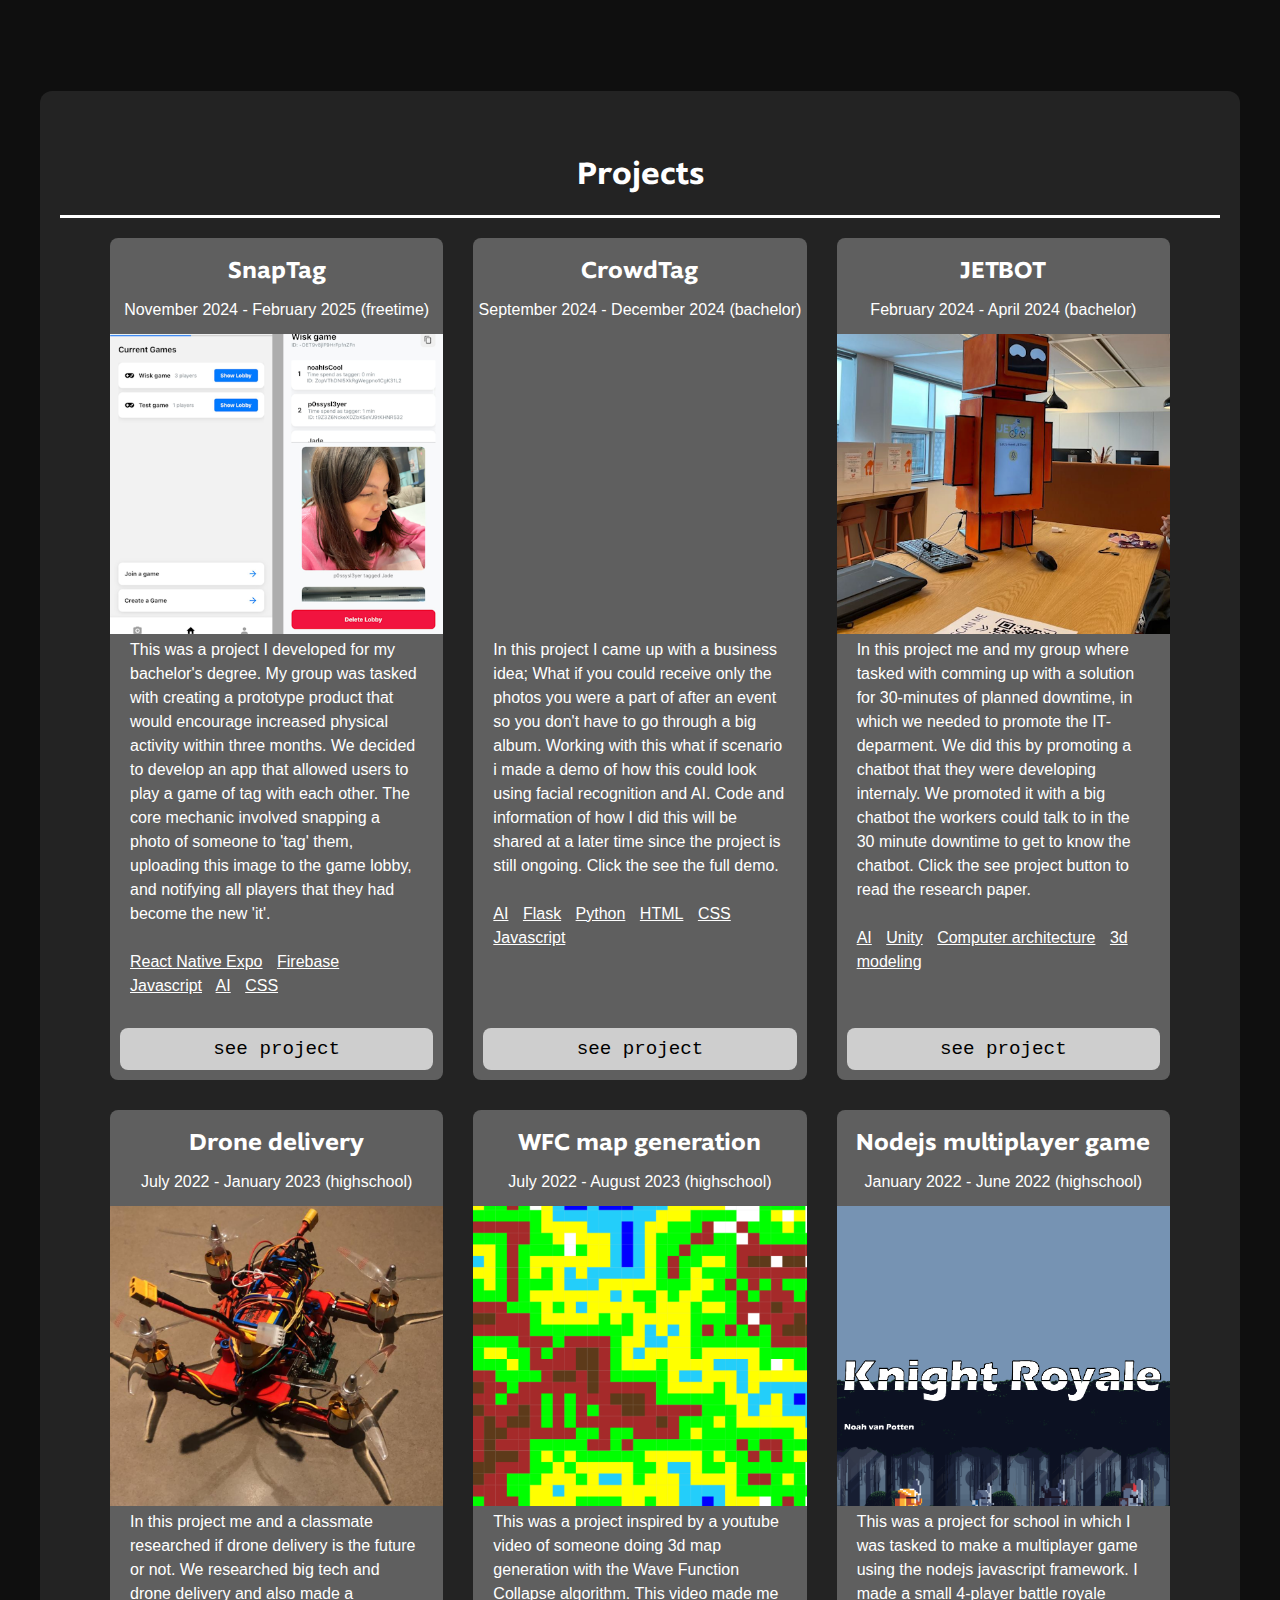
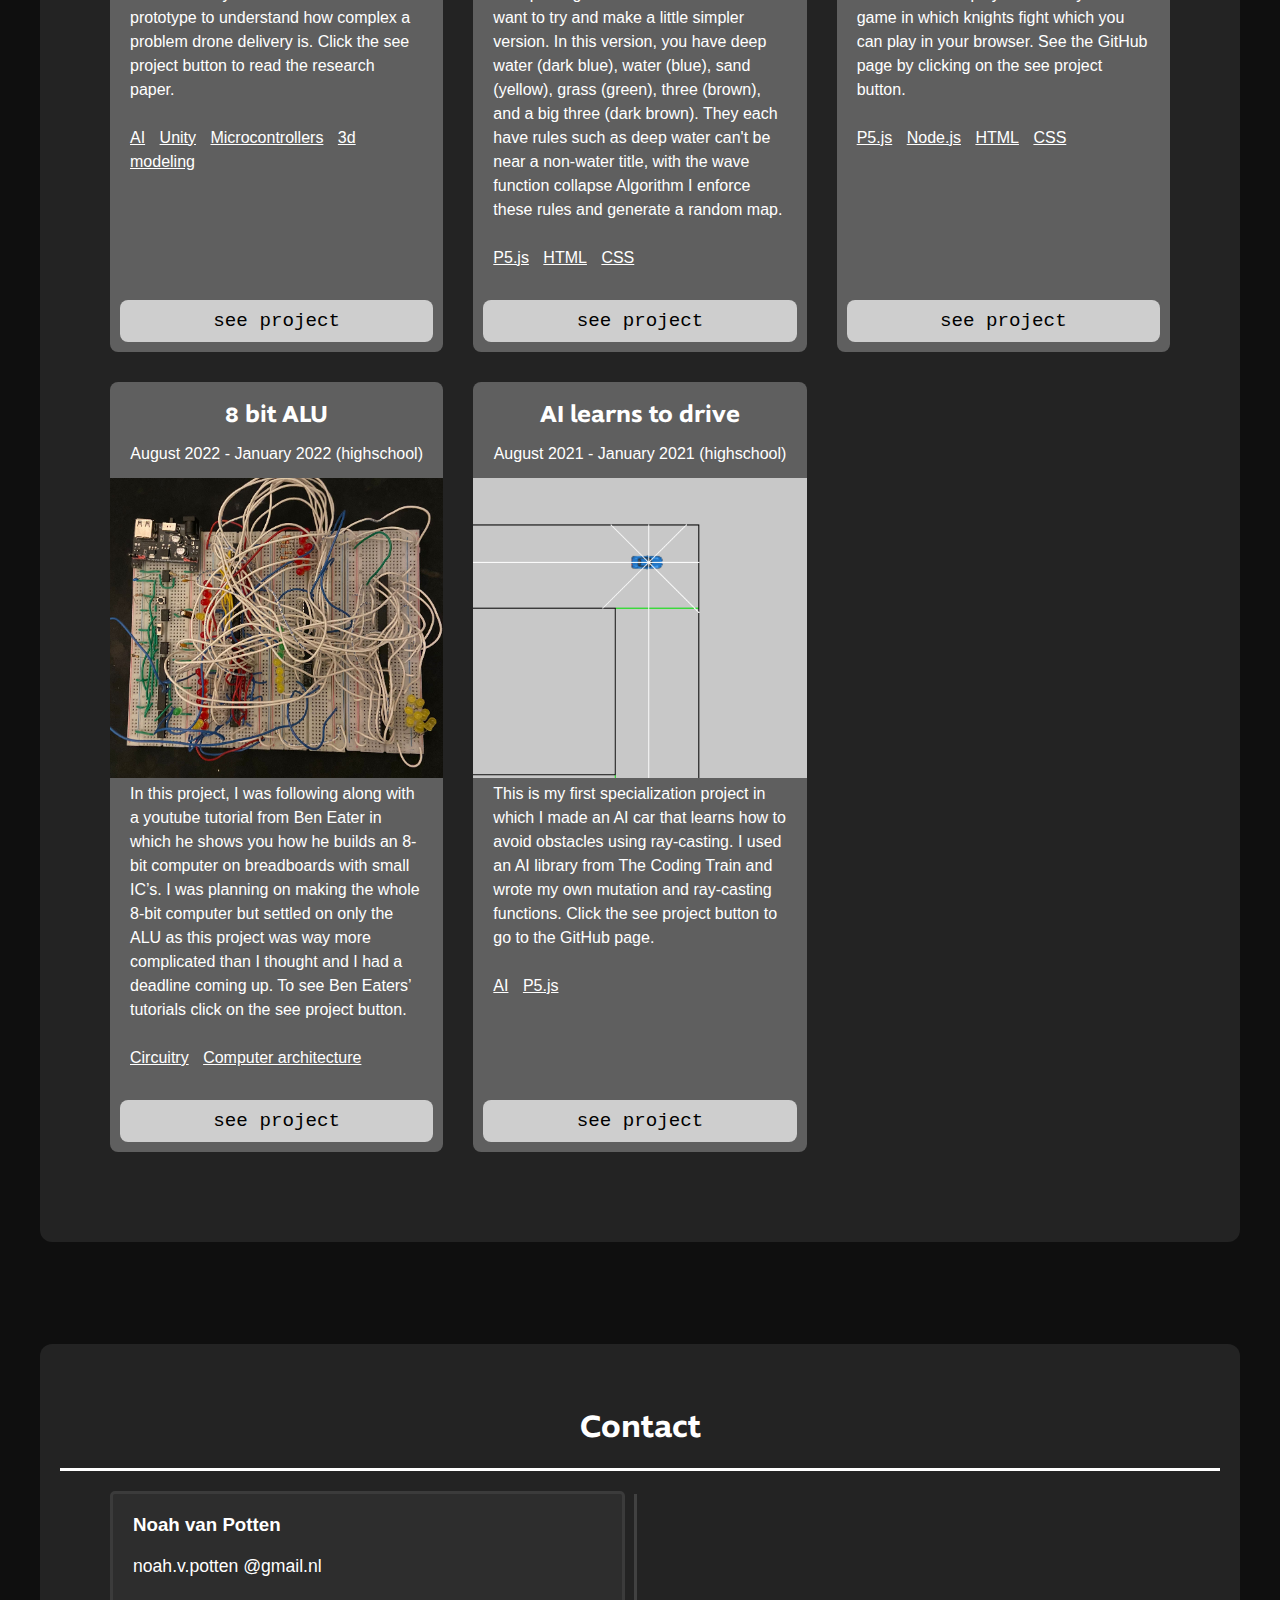
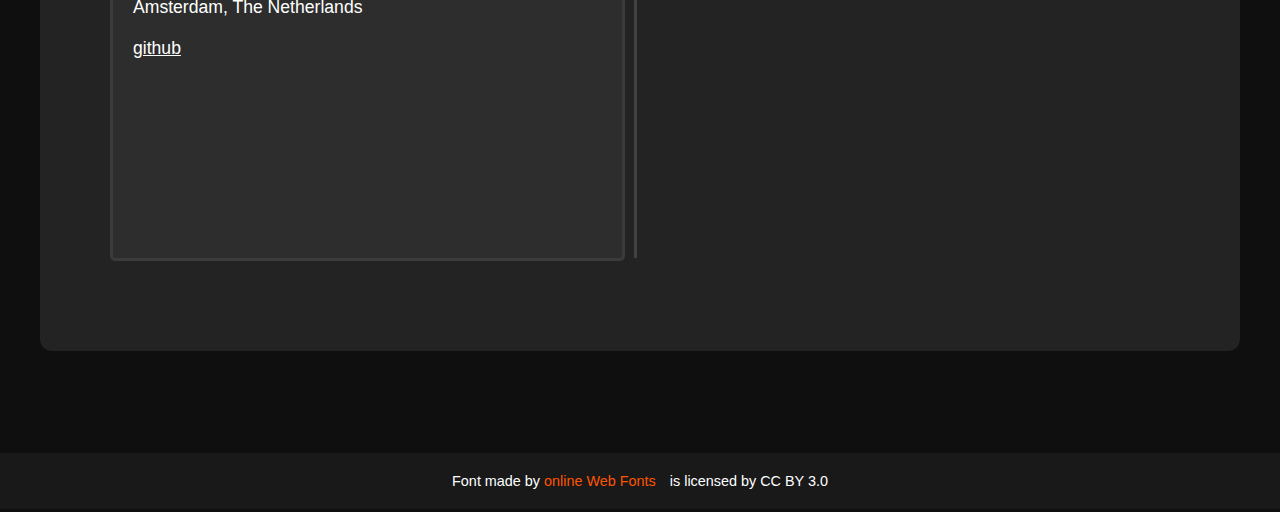
==== commit d8b0e1dd: "Up to date 2025" ====
--- a/index.html
+++ b/index.html
@@ -34,7 +34,7 @@
         <div class="object-text">
             <h3 class="about-subheader">Introduction</h3>
             <p class="about-text">
-                My name is Noah. I am an 18-year-old Dutch student who is studying the bachelor Creative Technology at the VU/University of Twente. In this bachelor I work together with a team of fellow students to find creative technological solutions to broad problems for clients and/or educational purposes. Before I started this bachelor, I’ve completed the 6-year program called “The Coderclass” at Metis Montessori Lyceum Amsterdam. In this course I have learned to code in many different languages and learned about techniques such as object-oriented programming. I’ve also learned a lot about teamwork and collaboration in a semi professional environment using software such as git in my time in the Coderclass. In my free time I also prototype products and services from a list of ideas that I expend on every once in while. On this page you can find a collection of school projects and prototypes of products I made in my free time.
+                My name is Noah. I am an 19-year-old Dutch student who is studying the bachelor Creative Technology at the VU/University of Twente. In this bachelor I work together with a team of fellow students to find creative technological solutions to broad problems for clients and/or educational purposes. Before I started this bachelor, I’ve completed the 6-year program called “The Coderclass” at Metis Montessori Lyceum Amsterdam. In this course I have learned to code in many different languages and learned about techniques such as object-oriented programming. I’ve also learned a lot about teamwork and collaboration in a semi professional environment using software such as git in my time in the Coderclass. In my free time I also prototype products and services from a list of ideas that I expend on every once in while. On this page you can find a collection of school projects and prototypes of products I made in my free time.
             </p>
             <h3 class="about-subheader">Skills</h3>
             <p class="about-text" id="about-text-skills">
@@ -83,7 +83,7 @@
             <div class="project-item">
                 <div>
                     <h3 class="project-item-title">SnapTag</h3>
-                    <p class="project-item-subtitle">November 2024 - February 2025</p>
+                    <p class="project-item-subtitle">November 2024 - February 2025 (freetime)</p>
                     <img class="project-item-img" src="lib\IMG\Project8img.png" alt="project1-img">
                     <p class="project-item-text">
                         This was a project I developed for my bachelor's degree. My group was tasked with creating a prototype product that would encourage increased physical activity within three months. We decided to develop an app that allowed users to play a game of tag with each other. The core mechanic involved snapping a photo of someone to 'tag' them, uploading this image to the game lobby, and notifying all players that they had become the new 'it'.
@@ -100,7 +100,7 @@
             <div class="project-item">
                 <div>
                     <h3 class="project-item-title">CrowdTag</h3>
-                    <p class="project-item-subtitle">September 2024 - December 2024</p>
+                    <p class="project-item-subtitle">September 2024 - December 2024 (bachelor)</p>
                     <video autoplay loop muted class="project-item-video" src="lib\IMG\Project7img.mp4" alt="project7-img"></video>
                     <p class="project-item-text">
                         In this project I came up with a business idea; What if you could receive only the photos you were a part of after an event so you don't have to go through a big album. Working with this what if scenario i made a demo of how this could look using facial recognition and AI. Code and information of how I did this will be shared at a later time since the project is still ongoing. Click the see the full demo.    
@@ -118,7 +118,7 @@
             <div class="project-item">
                 <div>
                     <h3 class="project-item-title">JETBOT</h3>
-                    <p class="project-item-subtitle">February 2024 - April 2024 (bachlor)</p>
+                    <p class="project-item-subtitle">February 2024 - April 2024 (bachelor)</p>
                     <img class="project-item-img" src="lib\IMG\Project6img.png" alt="project1-img">
                     <p class="project-item-text">
                         In this project me and my group where tasked with comming up with a solution for 30-minutes of planned downtime, in which we needed to promote the IT-deparment. We did this by promoting a chatbot that they were developing internaly. We promoted it with a big chatbot the workers could talk to in the 30 minute downtime to get to know the chatbot. Click the see project button to read the research paper.    
